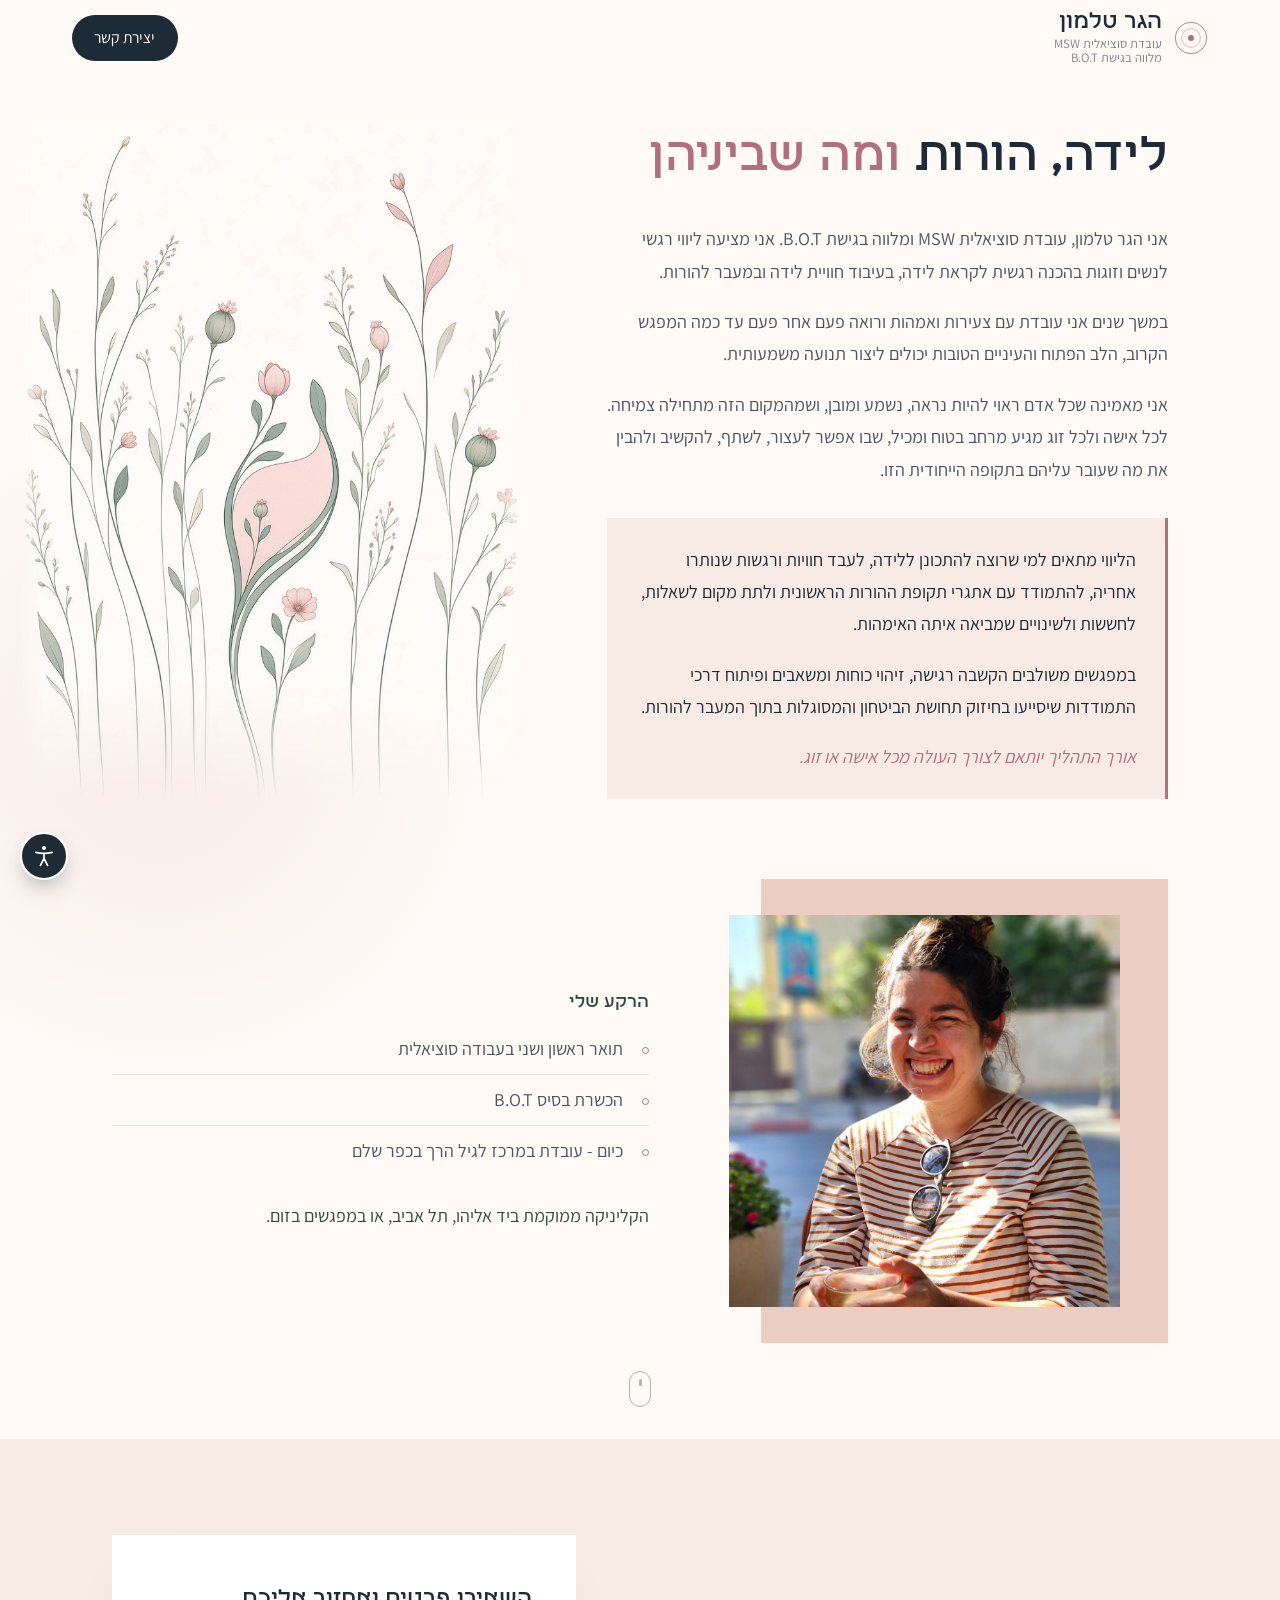
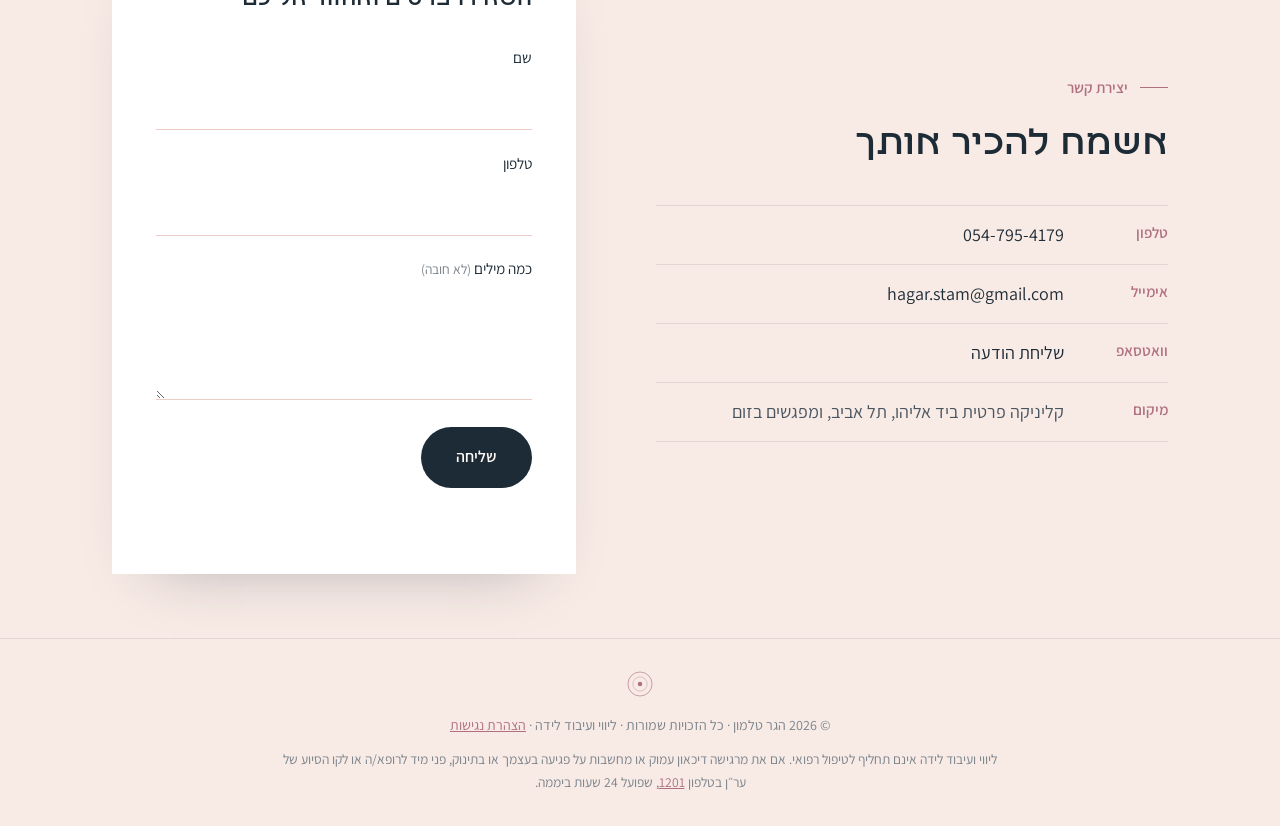
==== index.html @ 4dc2ecea "Add mobile snap scrolling and move the process-length note into the highlight box. Co-authored-by: C" ====
<!DOCTYPE html>
<html lang="he" dir="rtl">
<head>
  <meta charset="utf-8">
  <meta name="viewport" content="width=device-width, initial-scale=1">
  <title>הגר טלמון | ליווי ועיבוד לידה</title>
  <meta name="description" content="ליווי ועיבוד לידה עם הגר טלמון, מלווה B.O.T. מרחב בטוח לספר את חוויית הלידה, להרגיש אותה ולהניח אותה בקצב שלך.">
  <meta name="theme-color" content="#fffaf6">
  <link rel="preconnect" href="https://fonts.googleapis.com">
  <link rel="preconnect" href="https://fonts.gstatic.com" crossorigin>
  <link href="https://fonts.googleapis.com/css2?family=Assistant:wght@300;400;600&family=Frank+Ruhl+Libre:wght@300;400;500&display=swap" rel="stylesheet">
  <link rel="stylesheet" href="styles.css">
  <script src="a11y.js"></script>
</head>
<body>

  <a href="#main" class="skip-link">דילוג לתוכן הראשי</a>

  <svg width="0" height="0" style="position:absolute" aria-hidden="true">
    <symbol id="mark" viewBox="0 0 40 40">
      <circle cx="20" cy="20" r="18.5" fill="none" stroke="currentColor" stroke-width="1"/>
      <circle cx="20" cy="20" r="11" fill="none" stroke="currentColor" stroke-width="1" opacity=".55"/>
      <circle cx="20" cy="20" r="3.5" fill="currentColor"/>
    </symbol>
  </svg>

  <header class="site-header" id="siteHeader">
    <div class="header-inner">
      <a href="#home" class="brand">
        <svg class="brand-mark" aria-hidden="true"><use href="#mark"/></svg>
        <span class="brand-text">
          <span class="brand-name">הגר טלמון</span>
          <span class="brand-tag">עובדת סוציאלית MSW</span>
          <span class="brand-tag">מלווה בגישת B.O.T</span>
        </span>
      </a>

      <a href="#contact" class="header-cta">יצירת קשר</a>
    </div>
  </header>

  <main id="main" tabindex="-1">

    <section class="panel hero" id="home">
      <div class="container split hero-row">
        <div class="hero-text reveal">
          <h1>לידה, הורות <em>ומה שביניהן</em></h1>
          <div class="hero-intro">
            <p>אני הגר טלמון, עובדת סוציאלית MSW ומלווה בגישת B.O.T. אני מציעה ליווי רגשי לנשים וזוגות בהכנה רגשית לקראת לידה, בעיבוד חוויית לידה ובמעבר להורות.</p>
            <p>במשך שנים אני עובדת עם צעירות ואמהות ורואה פעם אחר פעם עד כמה המפגש הקרוב, הלב הפתוח והעיניים הטובות יכולים ליצור תנועה משמעותית.</p>
            <p>אני מאמינה שכל אדם ראוי להיות נראה, נשמע ומובן, ושמהמקום הזה מתחילה צמיחה. לכל אישה ולכל זוג מגיע מרחב בטוח ומכיל, שבו אפשר לעצור, לשתף, להקשיב ולהבין את מה שעובר עליהם בתקופה הייחודית הזו.</p>
          </div>
          <div class="hero-highlight">
            <p>הליווי מתאים למי שרוצה להתכונן ללידה, לעבד חוויות ורגשות שנותרו אחריה, להתמודד עם אתגרי תקופת ההורות הראשונית ולתת מקום לשאלות, לחששות ולשינויים שמביאה איתה האימהות.</p>
            <p>במפגשים משולבים הקשבה רגישה, זיהוי כוחות ומשאבים ופיתוח דרכי התמודדות שיסייעו בחיזוק תחושת הביטחון והמסוגלות בתוך המעבר להורות.</p>
            <p class="highlight-note">אורך התהליך יותאם לצורך העולה מכל אישה או זוג.</p>
          </div>
        </div>
        <figure class="frame frame-hero reveal">
          <img src="images/fineline.jpg" alt="איור בקו עדין של גבעולים ופרחים דקים בגווני ירוק וורוד, ובמרכזם שני גבעולים שיוצרים קו של בטן הריון ובתוכה ניצן קטן">
        </figure>
      </div>
      <div class="container split about-row">
        <figure class="frame frame-portrait reveal">
          <img src="images/profile.jpg" alt="הגר טלמון">
        </figure>
        <div class="reveal">
          <h2 class="about-sub">הרקע שלי</h2>
          <ul class="list">
            <li>תואר ראשון ושני בעבודה סוציאלית</li>
            <li>הכשרת בסיס B.O.T</li>
            <li>כיום - עובדת במרכז לגיל הרך בכפר שלם</li>
          </ul>
          <p class="about-details">הקליניקה ממוקמת ביד אליהו, תל אביב, או במפגשים בזום.</p>
        </div>
      </div>
      <a href="#contact" class="scroll-hint" aria-label="גלילה לחלק הבא"><span></span></a>
    </section>

    <section class="panel bg-blush contact" id="contact">
      <div class="container split contact-split">
        <div class="reveal">
          <p class="eyebrow">יצירת קשר</p>
          <h2>אשמח להכיר אותך</h2>
          <ul class="contact-list">
            <li><span>טלפון</span><a href="tel:+972547954179" dir="ltr">054-795-4179</a></li>
            <li><span>אימייל</span><a href="mailto:hagar.stam@gmail.com">hagar.stam@gmail.com</a></li>
            <li><span>וואטסאפ</span><a href="https://wa.me/972547954179" target="_blank" rel="noopener">שליחת הודעה</a></li>
            <li><span>מיקום</span>קליניקה פרטית ביד אליהו, תל אביב, ומפגשים בזום</li>
          </ul>
        </div>

        <form class="contact-form reveal" id="contactForm" novalidate>
          <p class="form-title">השאירו פרטים ואחזור אליכם</p>
          <label>
            שם
            <input type="text" name="name" required autocomplete="name">
          </label>
          <label>
            טלפון
            <input type="tel" name="phone" required autocomplete="tel" dir="ltr">
          </label>
          <label>
            <span>כמה מילים <small>(לא חובה)</small></span>
            <textarea name="message" rows="3"></textarea>
          </label>
          <button type="submit" class="btn btn-primary">שליחה</button>
          <p class="form-status" id="formStatus" role="status"></p>
        </form>
      </div>

      <footer class="site-footer">
        <svg class="footer-mark" aria-hidden="true"><use href="#mark"/></svg>
        <p class="footer-links">© <span id="year"></span> הגר טלמון · כל הזכויות שמורות · ליווי ועיבוד לידה · <a href="accessibility.html">הצהרת נגישות</a></p>
        <p class="disclaimer">ליווי ועיבוד לידה אינם תחליף לטיפול רפואי. אם את מרגישה דיכאון עמוק או מחשבות על פגיעה בעצמך או בתינוק, פני מיד לרופא/ה או לקו הסיוע של ער״ן בטלפון <a href="tel:1201">1201</a>, שפועל 24 שעות ביממה.</p>
      </footer>
    </section>

  </main>

  <script src="script.js"></script>
</body>
</html>
---- styles.css ----
@font-face {
  font-family: "Narkiss Yair Variable";
  src: local("Narkiss Yair Variable"),
       url("fonts/NarkissYairVariable.woff2") format("woff2-variations"),
       url("fonts/NarkissYairVariable.woff2") format("woff2"),
       url("fonts/NarkissYairVariable.ttf") format("truetype");
  font-weight: 100 900;
  font-display: swap;
}

@font-face {
  font-family: "Tel Aviv Modernist";
  src: url("fonts/telaviv-modernistregular.woff2") format("woff2");
  font-weight: 400;
  font-display: swap;
}

@font-face {
  font-family: "Tel Aviv Modernist";
  src: url("fonts/telaviv-modernistbold.woff2") format("woff2");
  font-weight: 700;
  font-display: swap;
}

:root {
  --ink: #1d2b36;
  --text: #4a5560;
  --muted: #7a838b;
  --bg: #fffaf6;
  --blush: #f8ebe6;
  --blush-deep: #eccdc4;
  --sage: #7fb8a7;
  --sage-soft: #eef4f0;
  --sage-deep: #2f4a42;
  --rose: #b0707f;
  --peach: #f2a48f;
  --line: rgba(29, 43, 54, .1);

  --font-body: "Assistant", system-ui, sans-serif;
  --font-head: "Narkiss Yair Variable", "Tel Aviv Modernist", "Frank Ruhl Libre", sans-serif;

  --header-h: 76px;
  --ease: cubic-bezier(.22, .61, .36, 1);
}

*, *::before, *::after { box-sizing: border-box; }

html { scroll-behavior: smooth; }

html, body { overflow-x: clip; }

body {
  margin: 0;
  font-family: var(--font-body);
  font-size: 1.125rem;
  line-height: 1.8;
  color: var(--text);
  background: var(--bg);
  -webkit-font-smoothing: antialiased;
}

img { display: block; max-width: 100%; }
a { color: inherit; }
::selection { background: var(--blush-deep); color: var(--ink); }
:focus-visible { outline: 2px solid var(--rose); outline-offset: 3px; }
main:focus { outline: none; }

.skip-link {
  position: fixed;
  top: .75rem;
  right: .75rem;
  z-index: 100;
  padding: .6rem 1.3rem;
  border-radius: 999px;
  background: var(--ink);
  color: #fff;
  font-weight: 600;
  text-decoration: none;
  transform: translateY(-200%);
  transition: transform .25s var(--ease);
}
.skip-link:focus { transform: none; }

h1, h2, h3 {
  font-family: var(--font-head);
  font-weight: 400;
  color: var(--ink);
  line-height: 1.3;
  margin: 0 0 .6em;
}
h1 { font-size: clamp(2.1rem, 4vw, 3.1rem); line-height: 1.4; }
h2 { font-size: clamp(1.75rem, 3vw, 2.4rem); line-height: 1.4; }
h3 { font-size: 1.3rem; font-weight: 500; }
h1 em { font-style: normal; color: var(--rose); }

p { margin: 0 0 1em; }

.eyebrow {
  display: inline-flex;
  align-items: center;
  gap: .75rem;
  font-size: .95rem;
  font-weight: 600;
  color: var(--rose);
  margin-bottom: 1.1rem;
}
.eyebrow::before {
  content: "";
  width: 28px;
  height: 1px;
  background: currentColor;
}
.eyebrow-latin { font-size: .78rem; letter-spacing: .18em; text-transform: uppercase; }

.lead { font-size: 1.18rem; color: var(--text); }

/* ---------- Header ---------- */

.site-header {
  position: fixed;
  inset: 0 0 auto;
  height: var(--header-h);
  z-index: 50;
  background: rgba(255, 250, 246, .8);
  backdrop-filter: blur(12px);
  -webkit-backdrop-filter: blur(12px);
  transition: box-shadow .4s var(--ease), background .4s var(--ease);
}
.site-header.is-scrolled {
  box-shadow: 0 1px 0 var(--line);
  background: rgba(255, 250, 246, .94);
}

.header-inner {
  max-width: 1200px;
  height: 100%;
  margin: 0 auto;
  padding: 0 2rem;
  display: flex;
  align-items: center;
  justify-content: space-between;
}

.brand { display: flex; align-items: center; gap: .75rem; text-decoration: none; }
.brand-mark { width: 34px; height: 34px; color: var(--rose); flex-shrink: 0; }
.brand-text { display: flex; flex-direction: column; line-height: 1.15; }
.brand-name { font-family: var(--font-head); font-size: 1.45rem; color: var(--ink); }
.brand-tag { font-size: .8rem; color: var(--muted); }

.header-cta {
  padding: .55rem 1.4rem;
  border-radius: 999px;
  background: var(--ink);
  color: var(--bg);
  font-size: .98rem;
  text-decoration: none;
  white-space: nowrap;
  transition: background .3s var(--ease);
}
.header-cta:hover { background: var(--rose); color: #fff; }

/* ---------- Panels ---------- */

.panel {
  position: relative;
  padding: 6rem 0;
  display: flex;
  flex-direction: column;
  justify-content: center;
}
.hero {
  min-height: 100vh;
  min-height: 100svh;
  padding-top: calc(var(--header-h) + 3rem);
}
.bg-blush { background: var(--blush); }
.bg-sage { background: var(--sage-soft); }
.bg-deep { background: var(--sage-deep); color: rgba(255, 255, 255, .78); }
.bg-deep .eyebrow { color: var(--peach); }

.container {
  width: 100%;
  max-width: 1120px;
  margin: 0 auto;
  padding: 0 2rem;
}
.container.narrow { max-width: 780px; }

.split {
  display: grid;
  grid-template-columns: 1.05fr .95fr;
  gap: 5rem;
  align-items: center;
}
/* ---------- Framed images ---------- */

.frame {
  position: relative;
  margin: 0;
  width: 100%;
  justify-self: center;
}
.frame::before {
  content: "";
  position: absolute;
  inset: 0;
  border: 1px solid var(--sage);
}
.frame img {
  position: relative;
  width: 100%;
  height: 100%;
  object-fit: cover;
}
.frame-hero {
  aspect-ratio: auto;
  width: calc(100% + 6rem);
  max-width: 580px;
  padding: 0;
  margin-left: -6rem;
  background: none;
  justify-self: left;
  align-self: stretch;
}
.frame-hero::before { display: none; }
.frame-hero img {
  position: absolute;
  inset: 0;
  height: 100%;
  object-fit: cover;
  object-position: center top;
  background: transparent;
  -webkit-mask-image:
    linear-gradient(to right, transparent, #000 6%, #000 94%, transparent),
    linear-gradient(to bottom, #000 82%, transparent);
  -webkit-mask-composite: source-in;
  mask-image:
    linear-gradient(to right, transparent, #000 6%, #000 94%, transparent),
    linear-gradient(to bottom, #000 82%, transparent);
  mask-composite: intersect;
}

.frame-portrait { aspect-ratio: auto; max-width: 440px; padding: 36px 48px 36px 0; }
.frame-portrait::before {
  left: 32px;
  background: var(--blush-deep);
  border: 0;
  transform: none;
}
.frame-portrait img { aspect-ratio: 1; height: auto; object-position: center 30%; }

/* ---------- Buttons ---------- */

.btn {
  display: inline-flex;
  align-items: center;
  gap: .5rem;
  font: inherit;
  font-size: 1rem;
  font-weight: 600;
  text-decoration: none;
  cursor: pointer;
  border: 0;
  transition: background .3s var(--ease), color .3s var(--ease), transform .3s var(--ease), box-shadow .3s var(--ease);
}
.btn-primary {
  padding: 1rem 2.2rem;
  border-radius: 999px;
  background: var(--ink);
  color: var(--bg);
}
.btn-primary:hover {
  background: var(--rose);
  transform: translateY(-2px);
  box-shadow: 0 10px 24px -12px rgba(176, 112, 127, .7);
}
/* ---------- Hero ---------- */

.hero { overflow: clip; }
.hero::before {
  content: "";
  position: absolute;
  width: 680px;
  height: 680px;
  left: -180px;
  top: 50%;
  transform: translateY(-46%);
  border-radius: 50%;
  background: radial-gradient(circle, var(--blush) 0%, rgba(248, 235, 230, 0) 68%);
  pointer-events: none;
}
.hero .container { position: relative; }
.hero .split { grid-template-columns: 1.15fr .85fr; gap: 5rem; }
.hero .lead { max-width: 30em; }
.hero-intro { max-width: 34em; }
.hero-intro p:last-child { margin-bottom: 0; }
.hero-highlight {
  max-width: 34em;
  margin-top: 2rem;
  padding: 1.6rem 1.8rem;
  background: var(--blush);
  border-right: 3px solid var(--rose);
  color: var(--ink);
}
.hero-highlight p:last-child { margin-bottom: 0; }
.highlight-note { font-style: italic; color: var(--rose); }

.scroll-hint {
  position: absolute;
  bottom: 2rem;
  left: 50%;
  transform: translateX(-50%);
  width: 22px;
  height: 36px;
  border: 1px solid var(--muted);
  border-radius: 12px;
  opacity: .6;
}
.scroll-hint span {
  position: absolute;
  top: 7px;
  left: 50%;
  width: 3px;
  height: 7px;
  margin-left: -1.5px;
  border-radius: 2px;
  background: var(--muted);
  animation: scrollHint 2.2s var(--ease) infinite;
}
@keyframes scrollHint {
  0% { transform: translateY(0); opacity: 1; }
  70% { transform: translateY(12px); opacity: 0; }
  100% { transform: translateY(0); opacity: 0; }
}

/* ---------- Lists ---------- */

.list { list-style: none; padding: 0; margin: 0; }
.list li {
  position: relative;
  padding: .55rem 1.6rem .55rem 0;
  border-top: 1px solid var(--line);
}
.list li:first-child { border-top: 0; }
.list li::before {
  content: "";
  position: absolute;
  right: 0;
  top: 1.3em;
  width: 7px;
  height: 7px;
  border-radius: 50%;
  border: 1px solid var(--rose);
}

/* ---------- About ---------- */

.hero .about-row { grid-template-columns: .9fr 1.1fr; margin-top: 5rem; }
.about-sub { margin: 0 0 .5rem; font-size: 1.15rem; color: var(--sage-deep); }
.about-details { margin: 1.5rem 0 0; color: var(--sage-deep); }


/* ---------- Contact ---------- */

.contact { padding-bottom: 0; }
.contact-split { flex: 1; align-items: center; }

.contact-list { list-style: none; padding: 0; margin: 2rem 0 0; }
.contact-list li {
  display: flex;
  gap: 1.5rem;
  padding: .8rem 0;
  border-bottom: 1px solid var(--line);
}
.contact-list li:first-child { border-top: 1px solid var(--line); }
.contact-list span { min-width: 80px; color: var(--rose); font-weight: 600; font-size: .95rem; }
.contact-list a { text-decoration: none; color: var(--ink); transition: color .3s var(--ease); }
.contact-list a:hover { color: var(--rose); }

.contact-form {
  background: #fff;
  padding: 2.75rem;
  display: flex;
  flex-direction: column;
  gap: 1.2rem;
  box-shadow: 0 30px 60px -40px rgba(29, 43, 54, .35);
}
.form-title { font-family: var(--font-head); font-size: 1.45rem; color: var(--ink); margin: 0 0 .25rem; }
.contact-form label { display: flex; flex-direction: column; gap: .35rem; font-size: .95rem; color: var(--ink); }
.contact-form small { color: var(--muted); font-size: .85rem; }
.contact-form input,
.contact-form textarea {
  font: inherit;
  font-size: 1rem;
  padding: .75rem .1rem;
  border: 0;
  border-bottom: 1px solid var(--blush-deep);
  background: transparent;
  color: var(--ink);
  resize: vertical;
  transition: border-color .3s var(--ease);
}
.contact-form input[dir="ltr"] { text-align: right; }
.contact-form input:focus,
.contact-form textarea:focus { outline: none; border-color: var(--rose); }
.contact-form input.is-invalid { border-color: var(--rose); }
.contact-form .btn { align-self: flex-start; margin-top: .5rem; }
.form-status { margin: 0; min-height: 1.5em; font-size: .95rem; color: var(--sage-deep); }

.site-footer {
  margin-top: 4rem;
  padding: 2rem;
  text-align: center;
  font-size: .88rem;
  color: var(--muted);
  border-top: 1px solid var(--line);
}
.site-footer p { margin: 0; }
.footer-mark { width: 26px; height: 26px; color: var(--rose); margin-bottom: .5rem; }
.site-footer .disclaimer { margin: .6rem auto 0; max-width: 46rem; font-size: .85rem; line-height: 1.7; }
.disclaimer a { color: var(--rose); }

.footer-links a { color: var(--rose); }

.doc-page { padding: calc(var(--header-h) + 3.5rem) 0 4rem; }
.doc-page h2 { font-size: 1.5rem; margin: 2.5rem 0 .75rem; }
.doc-page .list { margin-bottom: 1em; }
.doc-page .contact-list { margin: 1.25rem 0 1.5rem; }
.doc-updated { margin-top: 2.5rem; font-size: .95rem; color: var(--muted); }

/* ---------- Reveal on scroll ---------- */

.reveal {
  opacity: 0;
  transform: translateY(24px);
  transition: opacity 1s var(--ease), transform 1s var(--ease);
}
.reveal.is-visible { opacity: 1; transform: none; }
/* ---------- Accessibility menu ---------- */

.a11y {
  position: fixed;
  left: 20px;
  bottom: 20px;
  z-index: 70;
  font-family: var(--font-body);
  font-size: 15px;
  line-height: 1.4;
  color: var(--ink);
}
.a11y svg {
  fill: none;
  stroke: currentColor;
  stroke-width: 1.6;
  stroke-linecap: round;
  stroke-linejoin: round;
}
.a11y button { font: inherit; color: inherit; cursor: pointer; }

.a11y-toggle {
  display: grid;
  place-items: center;
  width: 48px;
  height: 48px;
  padding: 0;
  border: 2px solid #fff;
  border-radius: 50%;
  background: var(--ink);
  color: #fff !important;
  box-shadow: 0 10px 24px -10px rgba(29, 43, 54, .6);
  transition: background .3s var(--ease), transform .3s var(--ease);
}
.a11y-toggle:hover { transform: scale(1.06); }
.a11y-toggle:hover,
.a11y-toggle[aria-expanded="true"] { background: var(--rose); }
.a11y-toggle svg { width: 26px; height: 26px; }

.a11y-panel {
  position: absolute;
  left: 0;
  bottom: 60px;
  width: min(316px, calc(100vw - 40px));
  max-height: calc(100vh - 100px);
  overflow-y: auto;
  padding: 16px;
  background: #fff;
  border: 1px solid var(--line);
  border-radius: 18px;
  box-shadow: 0 24px 50px -22px rgba(29, 43, 54, .45);
  opacity: 0;
  visibility: hidden;
  transform: translateY(8px);
  transform-origin: bottom left;
  transition: opacity .25s var(--ease), transform .25s var(--ease), visibility .25s;
}
.a11y.is-open .a11y-panel {
  opacity: 1;
  visibility: visible;
  transform: none;
  transition: opacity .25s var(--ease), transform .25s var(--ease), visibility 0s;
}

.a11y-head { display: flex; align-items: center; justify-content: space-between; margin-bottom: 12px; }
.a11y-title { margin: 0; font-family: var(--font-head); font-size: 19px; color: var(--ink); }
.a11y-close {
  display: grid;
  place-items: center;
  width: 30px;
  height: 30px;
  padding: 0;
  border: 0;
  border-radius: 50%;
  background: var(--blush);
}
.a11y-close svg { width: 14px; height: 14px; stroke-width: 2; }

.a11y-size {
  display: flex;
  align-items: center;
  justify-content: space-between;
  margin-bottom: 8px;
  padding: 7px 12px 7px 7px;
  background: var(--bg);
  border: 1px solid var(--line);
  border-radius: 12px;
}
.a11y-size-label { font-size: 13.5px; font-weight: 600; }
.a11y-size-ctrl { display: flex; align-items: center; gap: 4px; }
.a11y-size button {
  width: 30px;
  height: 30px;
  padding: 0;
  border: 1px solid var(--blush-deep);
  border-radius: 50%;
  background: #fff;
  font-size: 18px;
  line-height: 1;
}
.a11y-size button:hover { border-color: var(--rose); }
.a11y-size button[aria-disabled="true"] { opacity: .35; cursor: default; }
.a11y-size output { min-width: 44px; text-align: center; font-size: 13.5px; font-variant-numeric: tabular-nums; }

.a11y-grid { display: grid; grid-template-columns: repeat(3, 1fr); gap: 8px; }
.a11y-opt {
  display: flex;
  flex-direction: column;
  align-items: center;
  gap: 6px;
  padding: 11px 4px 9px;
  border: 1px solid var(--line);
  border-radius: 12px;
  background: var(--bg);
  font-size: 12.5px !important;
  line-height: 1.25;
  text-align: center;
  transition: background .2s var(--ease), border-color .2s var(--ease), color .2s var(--ease);
}
.a11y-opt svg { width: 22px; height: 22px; }
.a11y-opt:hover { border-color: var(--rose); }
.a11y-opt[aria-pressed="true"] { background: var(--ink); border-color: var(--ink); color: #fff; }

.a11y-foot {
  display: flex;
  align-items: center;
  justify-content: space-between;
  margin-top: 12px;
  padding-top: 11px;
  border-top: 1px solid var(--line);
  font-size: 13.5px;
}
.a11y-reset { display: inline-flex; align-items: center; gap: 6px; padding: 2px 0; border: 0; background: none; color: var(--text) !important; }
.a11y-reset svg { width: 15px; height: 15px; }
.a11y-reset:hover { color: var(--ink) !important; }
.a11y-foot a { color: var(--rose); }

/* ---------- Accessibility settings ---------- */

html.a11y-contrast {
  --ink: #000;
  --text: #000;
  --muted: #1a1a1a;
  --bg: #fff;
  --blush: #fff;
  --blush-deep: #000;
  --sage: #000;
  --sage-soft: #fff;
  --sage-deep: #000;
  --rose: #9b1c3c;
  --peach: #ffd28a;
  --line: rgba(0, 0, 0, .55);
}
html.a11y-contrast .site-header { background: #fff; box-shadow: 0 1px 0 #000; }
html.a11y-contrast .bg-deep { color: #fff; }
html.a11y-contrast .contact-form,
html.a11y-contrast .hero-highlight { border: 1px solid #000; }

html.a11y-grayscale body > :not(.a11y) { filter: grayscale(1); }

html.a11y-links a {
  color: #000 !important;
  background-color: #fff3a6 !important;
  text-decoration: underline !important;
  text-decoration-thickness: 2px !important;
  text-underline-offset: 3px;
}

html.a11y-font {
  --font-body: Arial, "Helvetica Neue", Helvetica, sans-serif;
  --font-head: Arial, "Helvetica Neue", Helvetica, sans-serif;
}
html.a11y-font body { letter-spacing: .01em; word-spacing: .06em; }

html.a11y-motion { scroll-behavior: auto; }
html.a11y-motion *, html.a11y-motion *::before, html.a11y-motion *::after { transition: none !important; animation: none !important; }
html.a11y-motion .reveal { opacity: 1; transform: none; }

html.a11y-cursor, html.a11y-cursor * {
  cursor: url("data:image/svg+xml,%3Csvg xmlns='http://www.w3.org/2000/svg' width='40' height='40' viewBox='0 0 40 40'%3E%3Cpath d='M7 4l24 17.5-10.8 1.9 6 11.9-4.8 2.5-6-11.9L7 34z' fill='%23000' stroke='%23fff' stroke-width='2' stroke-linejoin='round'/%3E%3C/svg%3E") 7 4, auto !important;
}

@media print {
  .a11y, .skip-link { display: none; }
}

/* ---------- Responsive ---------- */

@media (max-width: 1279px) {
  .frame-hero { padding: 0; width: calc(100% + 2rem); margin-left: -2rem; }
  .frame-hero::before { display: none; }
  .frame-portrait { padding: 28px 36px 28px 0; }
  .frame-portrait::before { left: 22px; }
}

@media (max-width: 960px) {
  html:not(.page-doc):not(.a11y-motion) { scroll-snap-type: y mandatory; }
  .hero-row h1,
  .hero-row .frame-hero,
  .about-row .frame-portrait,
  .contact-split > *,
  .site-footer {
    scroll-snap-align: start;
    scroll-margin-top: calc(var(--header-h) + 1rem);
  }
  .hero-row h1 { scroll-margin-top: calc(var(--header-h) + 1.75rem); }
  .site-footer { scroll-snap-align: end; }

  .header-inner { padding: 0 1.25rem; }

  .panel { padding: 4.5rem 0; }
  .hero { padding-top: calc(var(--header-h) + 1.75rem); }
  .scroll-hint { display: none; }

  .container { padding: 0 1.5rem; }
  .split, .hero .split { grid-template-columns: 1fr; gap: 3.5rem; }
  .hero .hero-row { gap: 0; }
  .hero-row .hero-text { display: contents; }
  .hero-row h1 { order: 1; font-size: 1.85rem; margin-bottom: .45em; }
  .hero-row .hero-intro { order: 2; }
  .hero-intro p { font-size: 1rem; line-height: 1.7; margin-bottom: .7em; }
  .hero-row .frame-hero { order: 3; margin-top: 2.5rem; }
  .hero-row .hero-highlight { order: 4; margin-top: 1rem; font-size: 1rem; line-height: 1.7; }
  .hero .about-row { margin-top: 3.5rem; gap: 1.5rem; }
  .hero-highlight { padding: 1.2rem 1.25rem; }
  .frame { max-width: 400px; }
  .frame-hero { width: 100%; max-width: 200px; margin-left: 0; padding: 0; justify-self: center; }
  .about-row .frame-portrait { max-width: 250px; }
  .frame-hero img { position: relative; height: auto; }
  .frame-hero::before { display: none; }
  .frame-portrait { padding: 20px 24px 20px 0; }
  .frame-portrait::before { left: 16px; }

  .contact-form { padding: 2rem 1.5rem; }

  .a11y { left: 14px; bottom: 14px; }
  .a11y-toggle { width: 44px; height: 44px; }
  .a11y-panel { bottom: 54px; width: min(316px, calc(100vw - 28px)); }
}

@media (prefers-reduced-motion: reduce) {
  html { scroll-behavior: auto; }
  *, *::before, *::after { transition: none !important; animation: none !important; }
  .reveal { opacity: 1; transform: none; }
}
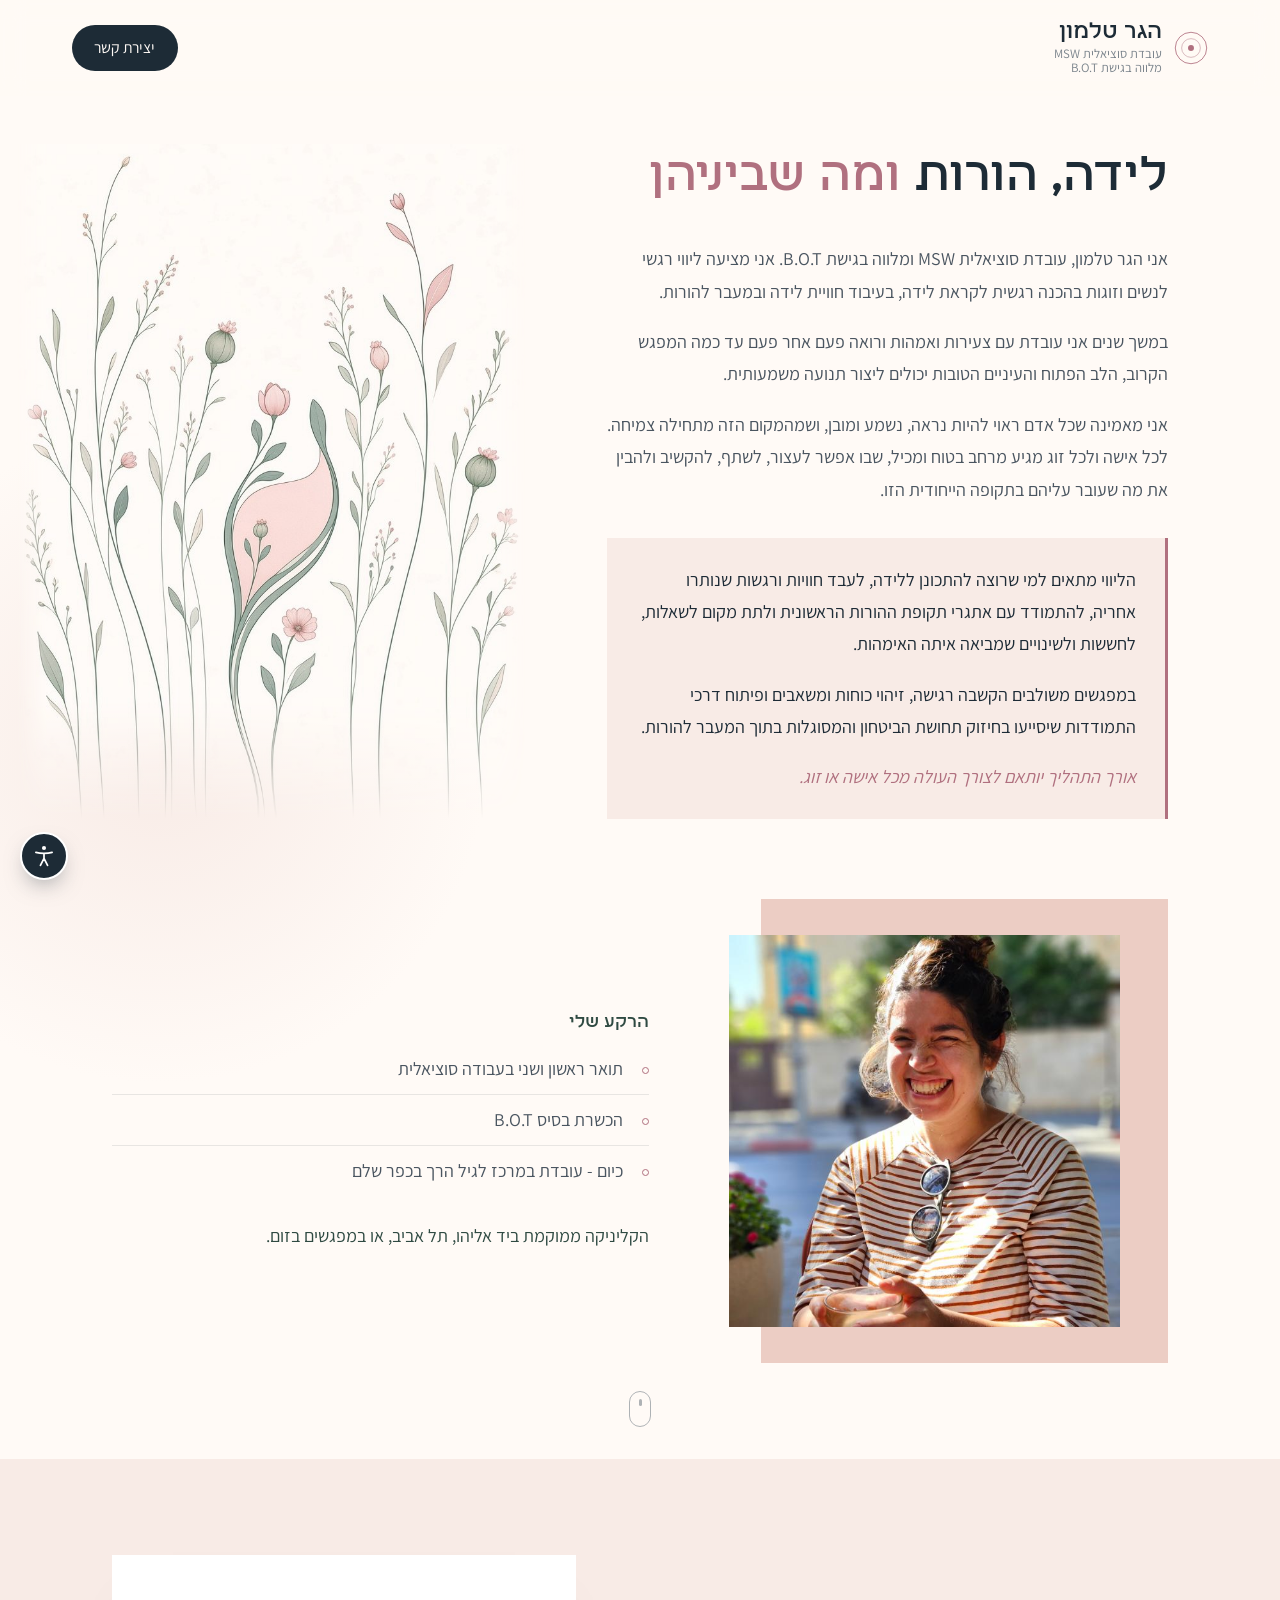
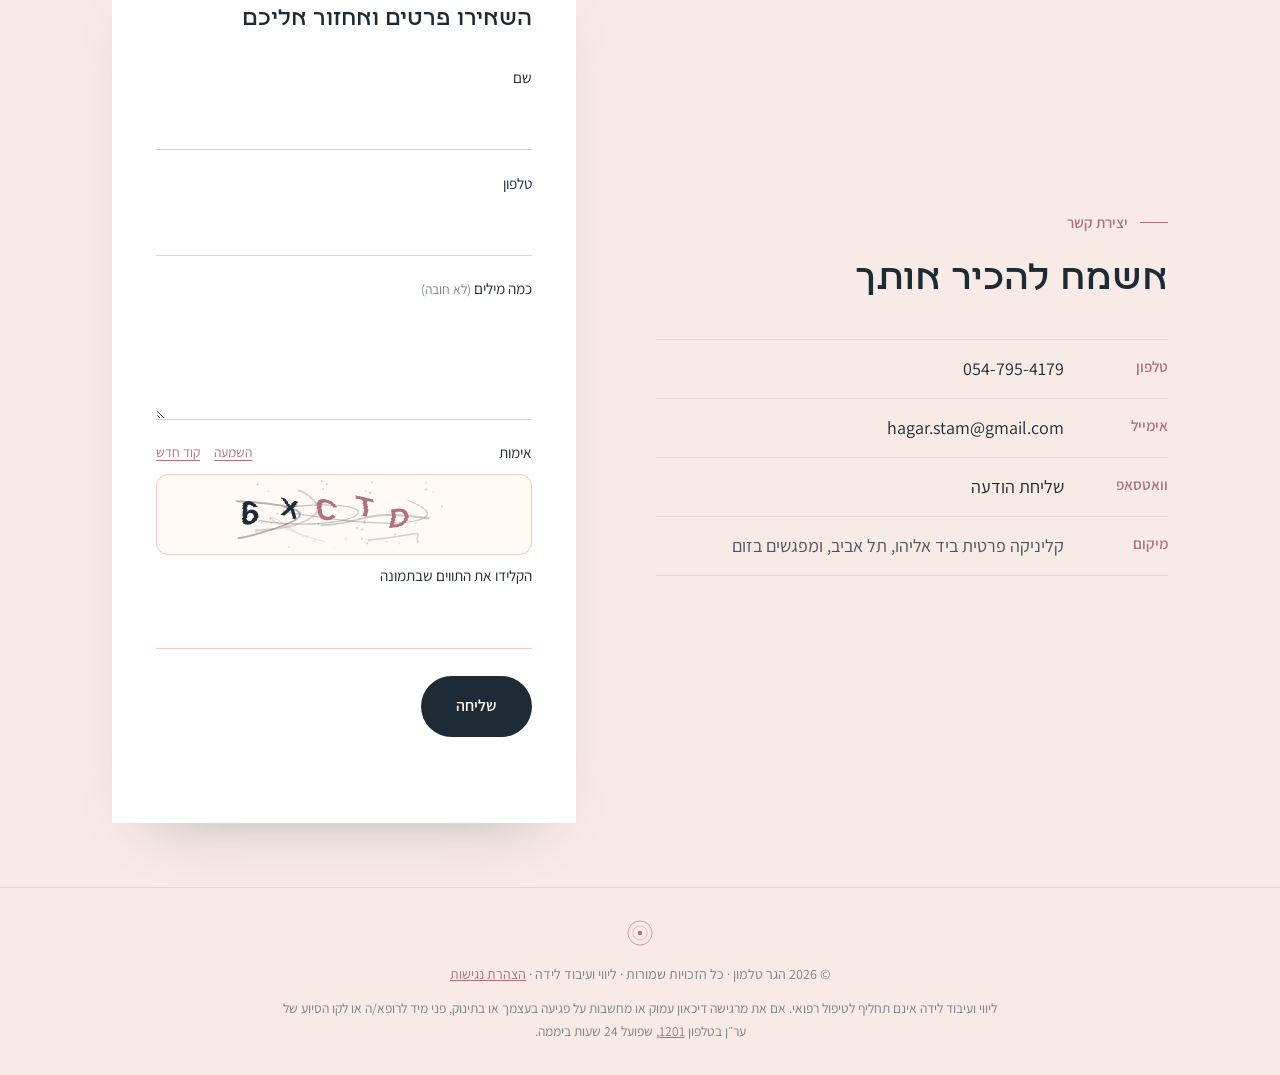
==== commit d9978a6d: "Add a captcha and field checks so contact inquiries can be sent. Co-authored-by: Cursor <cursoragent" ====
--- a/index.html
+++ b/index.html
@@ -90,22 +90,45 @@
           </ul>
         </div>
 
-        <form class="contact-form reveal" id="contactForm" novalidate>
+        <form class="contact-form reveal" id="contactForm" action="https://formsubmit.co/hagar.stam@gmail.com" method="POST" accept-charset="UTF-8" novalidate>
           <p class="form-title">השאירו פרטים ואחזור אליכם</p>
+          <input type="hidden" name="_subject" value="פנייה חדשה מהאתר">
+          <input type="hidden" name="_template" value="table">
+          <input type="text" name="_honey" class="hp" tabindex="-1" autocomplete="off" aria-hidden="true">
           <label>
             שם
-            <input type="text" name="name" required autocomplete="name">
+            <input type="text" name="name" required autocomplete="name" maxlength="60" aria-describedby="nameError">
+            <span class="field-error" id="nameError"></span>
           </label>
           <label>
             טלפון
-            <input type="tel" name="phone" required autocomplete="tel" dir="ltr">
+            <input type="tel" name="phone" required autocomplete="tel" inputmode="tel" dir="ltr" maxlength="20" aria-describedby="phoneError">
+            <span class="field-error" id="phoneError"></span>
           </label>
           <label>
             <span>כמה מילים <small>(לא חובה)</small></span>
-            <textarea name="message" rows="3"></textarea>
+            <textarea name="message" rows="3" maxlength="1000" aria-describedby="messageError"></textarea>
+            <span class="field-error" id="messageError"></span>
           </label>
+          <div class="captcha">
+            <div class="captcha-head">
+              <span class="captcha-label" id="captchaLabel">אימות</span>
+              <span class="captcha-actions">
+                <button type="button" id="captchaAudio">השמעה</button>
+                <button type="button" id="captchaRefresh">קוד חדש</button>
+              </span>
+            </div>
+            <div class="captcha-frame">
+              <canvas id="captchaCanvas" width="220" height="68" aria-labelledby="captchaLabel"></canvas>
+            </div>
+            <label>
+              הקלידו את התווים שבתמונה
+              <input type="text" id="captchaInput" autocomplete="off" autocapitalize="characters" spellcheck="false" maxlength="8" aria-describedby="captchaError">
+              <span class="field-error" id="captchaError"></span>
+            </label>
+          </div>
           <button type="submit" class="btn btn-primary">שליחה</button>
-          <p class="form-status" id="formStatus" role="status"></p>
+          <p class="form-status" id="formStatus" role="status" aria-live="polite"></p>
         </form>
       </div>
 
--- a/styles.css
+++ b/styles.css
@@ -39,7 +39,7 @@
   --font-body: "Assistant", system-ui, sans-serif;
   --font-head: "Narkiss Yair Variable", "Tel Aviv Modernist", "Frank Ruhl Libre", sans-serif;
 
-  --header-h: 76px;
+  --header-h: 96px;
   --ease: cubic-bezier(.22, .61, .36, 1);
 }
 
@@ -124,11 +124,24 @@
   background: rgba(255, 250, 246, .8);
   backdrop-filter: blur(12px);
   -webkit-backdrop-filter: blur(12px);
-  transition: box-shadow .4s var(--ease), background .4s var(--ease);
+  transition: background .4s var(--ease);
+}
+.site-header::after {
+  content: "";
+  position: absolute;
+  inset-inline: 0;
+  top: 100%;
+  height: 4.5rem;
+  background: linear-gradient(to bottom, var(--bg), rgb(from var(--bg) r g b / 0));
+  opacity: 0;
+  pointer-events: none;
+  transition: opacity .4s var(--ease);
 }
 .site-header.is-scrolled {
-  box-shadow: 0 1px 0 var(--line);
-  background: rgba(255, 250, 246, .94);
+  background: var(--bg);
+}
+.site-header.is-scrolled::after {
+  opacity: 1;
 }
 
 .header-inner {
@@ -378,6 +391,7 @@
 .contact-list a:hover { color: var(--rose); }
 
 .contact-form {
+  position: relative;
   background: #fff;
   padding: 2.75rem;
   display: flex;
@@ -403,9 +417,58 @@
 .contact-form input[dir="ltr"] { text-align: right; }
 .contact-form input:focus,
 .contact-form textarea:focus { outline: none; border-color: var(--rose); }
-.contact-form input.is-invalid { border-color: var(--rose); }
+.contact-form input.is-invalid,
+.contact-form textarea.is-invalid { border-color: var(--rose); }
+.contact-form .field-error { font-size: .85rem; color: var(--rose); }
+.contact-form .field-error:empty { display: none; }
 .contact-form .btn { align-self: flex-start; margin-top: .5rem; }
+.btn-primary:disabled,
+.btn-primary:disabled:hover {
+  background: var(--ink);
+  transform: none;
+  box-shadow: none;
+  cursor: default;
+  opacity: .55;
+}
 .form-status { margin: 0; min-height: 1.5em; font-size: .95rem; color: var(--sage-deep); }
+.form-status.is-error { color: var(--rose); }
+
+.hp {
+  position: absolute;
+  width: 1px;
+  height: 1px;
+  padding: 0;
+  margin: -1px;
+  overflow: hidden;
+  clip: rect(0, 0, 0, 0);
+  white-space: nowrap;
+  border: 0;
+}
+.captcha { display: flex; flex-direction: column; gap: .45rem; }
+.captcha-head { display: flex; align-items: center; justify-content: space-between; gap: .75rem; }
+.captcha-label { font-size: .95rem; color: var(--ink); }
+.captcha-actions { display: flex; gap: .9rem; }
+.captcha-actions button {
+  font: inherit;
+  font-size: .85rem;
+  color: var(--rose);
+  background: none;
+  border: 0;
+  padding: 0;
+  cursor: pointer;
+  text-decoration: underline;
+  text-underline-offset: 3px;
+}
+.captcha-frame {
+  display: flex;
+  align-items: center;
+  justify-content: center;
+  background: var(--bg);
+  border: 1px solid var(--blush-deep);
+  border-radius: 12px;
+  padding: .35rem .5rem;
+}
+.captcha-frame canvas { display: block; width: 220px; height: 68px; user-select: none; }
 
 .site-footer {
   margin-top: 4rem;
@@ -590,6 +653,7 @@
   --line: rgba(0, 0, 0, .55);
 }
 html.a11y-contrast .site-header { background: #fff; box-shadow: 0 1px 0 #000; }
+html.a11y-contrast .site-header::after { content: none; }
 html.a11y-contrast .bg-deep { color: #fff; }
 html.a11y-contrast .contact-form,
 html.a11y-contrast .hero-highlight { border: 1px solid #000; }
@@ -632,7 +696,17 @@
 }
 
 @media (max-width: 960px) {
-  html:not(.page-doc):not(.a11y-motion) { scroll-snap-type: y mandatory; }
+  /* Touch snapping is unreliable on the root scroller, so the home page scrolls inside <main>. */
+  html:not(.page-doc),
+  html:not(.page-doc) body { height: 100%; overflow: hidden; }
+  html:not(.page-doc) main {
+    height: 100vh;
+    height: 100dvh;
+    overflow-y: auto;
+    scroll-behavior: smooth;
+    scroll-snap-type: y mandatory;
+  }
+  html.a11y-motion main { scroll-snap-type: none; scroll-behavior: auto; }
   .hero-row h1,
   .hero-row .frame-hero,
   .about-row .frame-portrait,
@@ -677,7 +751,7 @@
 }
 
 @media (prefers-reduced-motion: reduce) {
-  html { scroll-behavior: auto; }
+  html, main { scroll-behavior: auto !important; }
   *, *::before, *::after { transition: none !important; animation: none !important; }
   .reveal { opacity: 1; transform: none; }
 }
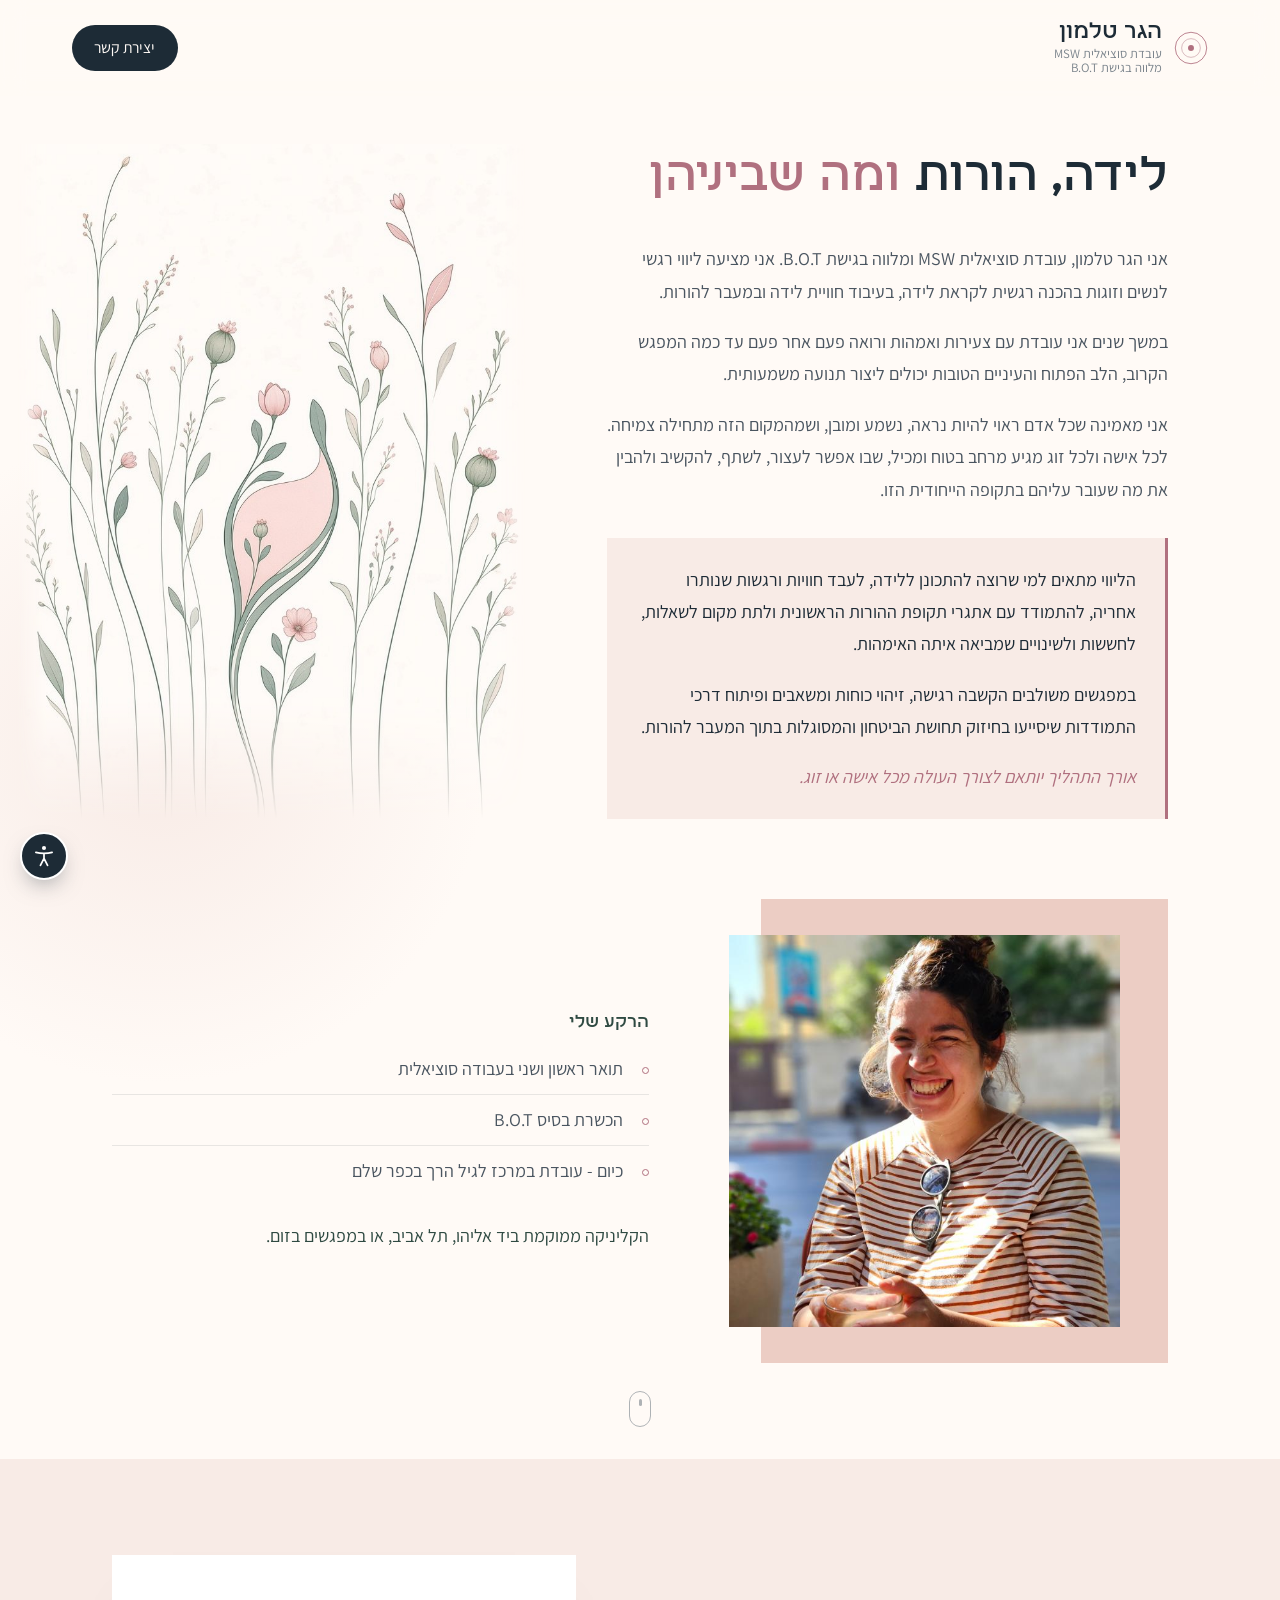
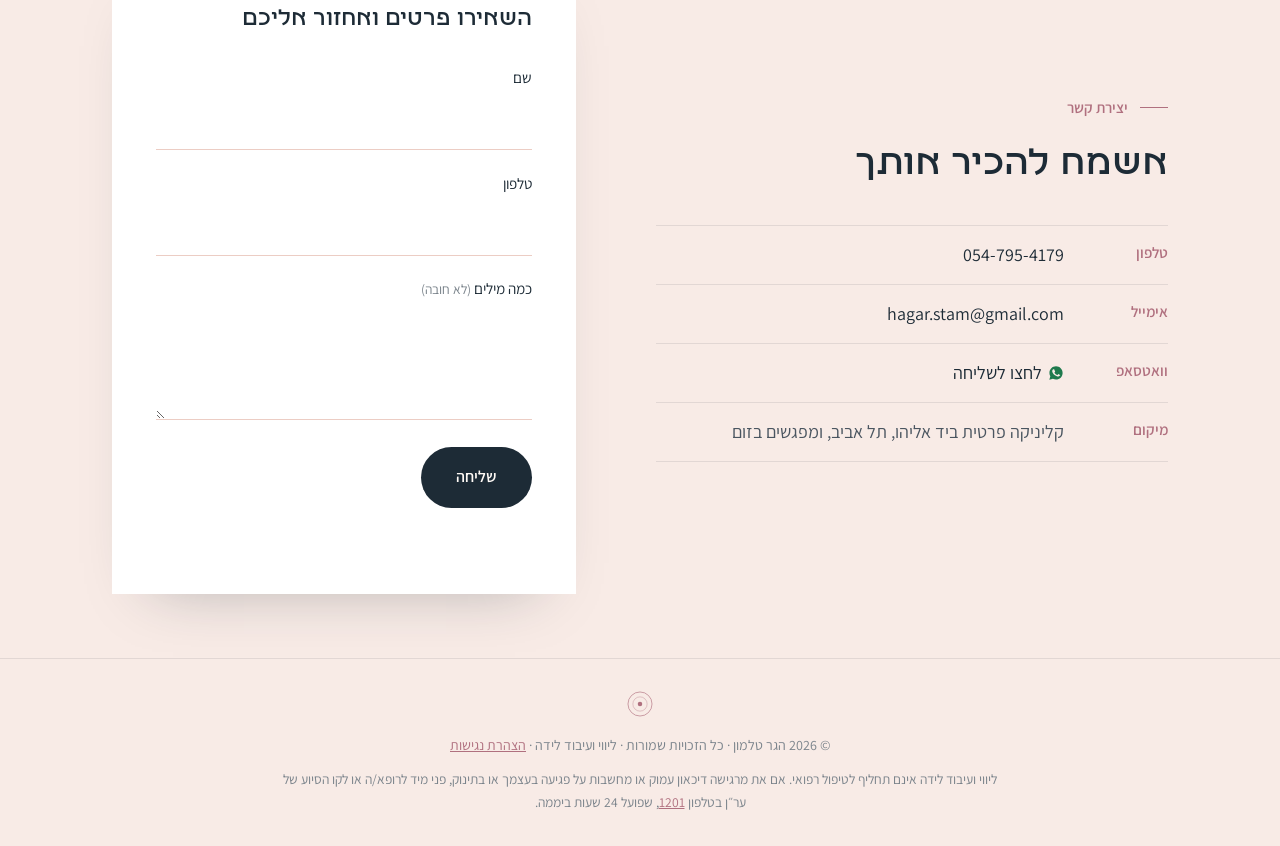
==== commit 5df7dc80: "Use reCAPTCHA for contact inquiries and keep the phone number out of the page source. Co-authored-by" ====
--- a/index.html
+++ b/index.html
@@ -83,9 +83,15 @@
           <p class="eyebrow">יצירת קשר</p>
           <h2>אשמח להכיר אותך</h2>
           <ul class="contact-list">
-            <li><span>טלפון</span><a href="tel:+972547954179" dir="ltr">054-795-4179</a></li>
+            <li><span>טלפון</span><a class="js-phone" dir="ltr" href="#contact">טלפון</a></li>
             <li><span>אימייל</span><a href="mailto:hagar.stam@gmail.com">hagar.stam@gmail.com</a></li>
-            <li><span>וואטסאפ</span><a href="https://wa.me/972547954179" target="_blank" rel="noopener">שליחת הודעה</a></li>
+            <li>
+              <span>וואטסאפ</span>
+              <a class="wa-link js-whatsapp" href="#contact" target="_blank" rel="noopener">
+                <svg viewBox="0 0 24 24" aria-hidden="true"><path fill="currentColor" d="M12.04 2C6.58 2 2.15 6.4 2.15 11.83c0 1.74.46 3.44 1.34 4.94L2 22l5.39-1.41a10.1 10.1 0 0 0 4.65 1.14h.01c5.46 0 9.89-4.4 9.89-9.83C21.94 6.4 17.5 2 12.04 2zm5.78 13.87c-.24.68-1.4 1.3-1.94 1.38-.5.08-1.12.11-1.81-.11-.42-.14-.95-.31-1.64-.6-2.88-1.24-4.76-4.14-4.9-4.33-.14-.19-1.16-1.54-1.16-2.94s.73-2.08 1-2.37c.24-.27.64-.4.86-.4h.62c.2 0 .46-.07.72.55.27.64.91 2.22.99 2.38.08.16.13.35.03.56-.1.22-.15.35-.3.54-.14.19-.31.42-.44.56-.14.14-.29.3-.12.58.16.27.73 1.2 1.57 1.95 1.08.96 1.99 1.26 2.27 1.4.28.14.44.12.6-.07.16-.19.7-.81.89-1.09.19-.27.38-.23.64-.14.26.08 1.66.78 1.94.92.28.14.47.21.54.33.07.12.07.68-.17 1.36z"/></svg>
+                לחצו לשליחה
+              </a>
+            </li>
             <li><span>מיקום</span>קליניקה פרטית ביד אליהו, תל אביב, ומפגשים בזום</li>
           </ul>
         </div>
@@ -94,6 +100,7 @@
           <p class="form-title">השאירו פרטים ואחזור אליכם</p>
           <input type="hidden" name="_subject" value="פנייה חדשה מהאתר">
           <input type="hidden" name="_template" value="table">
+          <input type="hidden" name="_next" value="">
           <input type="text" name="_honey" class="hp" tabindex="-1" autocomplete="off" aria-hidden="true">
           <label>
             שם
@@ -110,23 +117,6 @@
             <textarea name="message" rows="3" maxlength="1000" aria-describedby="messageError"></textarea>
             <span class="field-error" id="messageError"></span>
           </label>
-          <div class="captcha">
-            <div class="captcha-head">
-              <span class="captcha-label" id="captchaLabel">אימות</span>
-              <span class="captcha-actions">
-                <button type="button" id="captchaAudio">השמעה</button>
-                <button type="button" id="captchaRefresh">קוד חדש</button>
-              </span>
-            </div>
-            <div class="captcha-frame">
-              <canvas id="captchaCanvas" width="220" height="68" aria-labelledby="captchaLabel"></canvas>
-            </div>
-            <label>
-              הקלידו את התווים שבתמונה
-              <input type="text" id="captchaInput" autocomplete="off" autocapitalize="characters" spellcheck="false" maxlength="8" aria-describedby="captchaError">
-              <span class="field-error" id="captchaError"></span>
-            </label>
-          </div>
           <button type="submit" class="btn btn-primary">שליחה</button>
           <p class="form-status" id="formStatus" role="status" aria-live="polite"></p>
         </form>
--- a/styles.css
+++ b/styles.css
@@ -389,6 +389,13 @@
 .contact-list span { min-width: 80px; color: var(--rose); font-weight: 600; font-size: .95rem; }
 .contact-list a { text-decoration: none; color: var(--ink); transition: color .3s var(--ease); }
 .contact-list a:hover { color: var(--rose); }
+.contact-list a.wa-link {
+  display: inline-flex;
+  align-items: center;
+  gap: .4rem;
+}
+.contact-list a.wa-link svg { width: 16px; height: 16px; color: #1f7a4d; flex-shrink: 0; }
+.contact-list a.wa-link:hover svg { color: var(--rose); }
 
 .contact-form {
   position: relative;
@@ -444,32 +451,6 @@
   white-space: nowrap;
   border: 0;
 }
-.captcha { display: flex; flex-direction: column; gap: .45rem; }
-.captcha-head { display: flex; align-items: center; justify-content: space-between; gap: .75rem; }
-.captcha-label { font-size: .95rem; color: var(--ink); }
-.captcha-actions { display: flex; gap: .9rem; }
-.captcha-actions button {
-  font: inherit;
-  font-size: .85rem;
-  color: var(--rose);
-  background: none;
-  border: 0;
-  padding: 0;
-  cursor: pointer;
-  text-decoration: underline;
-  text-underline-offset: 3px;
-}
-.captcha-frame {
-  display: flex;
-  align-items: center;
-  justify-content: center;
-  background: var(--bg);
-  border: 1px solid var(--blush-deep);
-  border-radius: 12px;
-  padding: .35rem .5rem;
-}
-.captcha-frame canvas { display: block; width: 220px; height: 68px; user-select: none; }
-
 .site-footer {
   margin-top: 4rem;
   padding: 2rem;
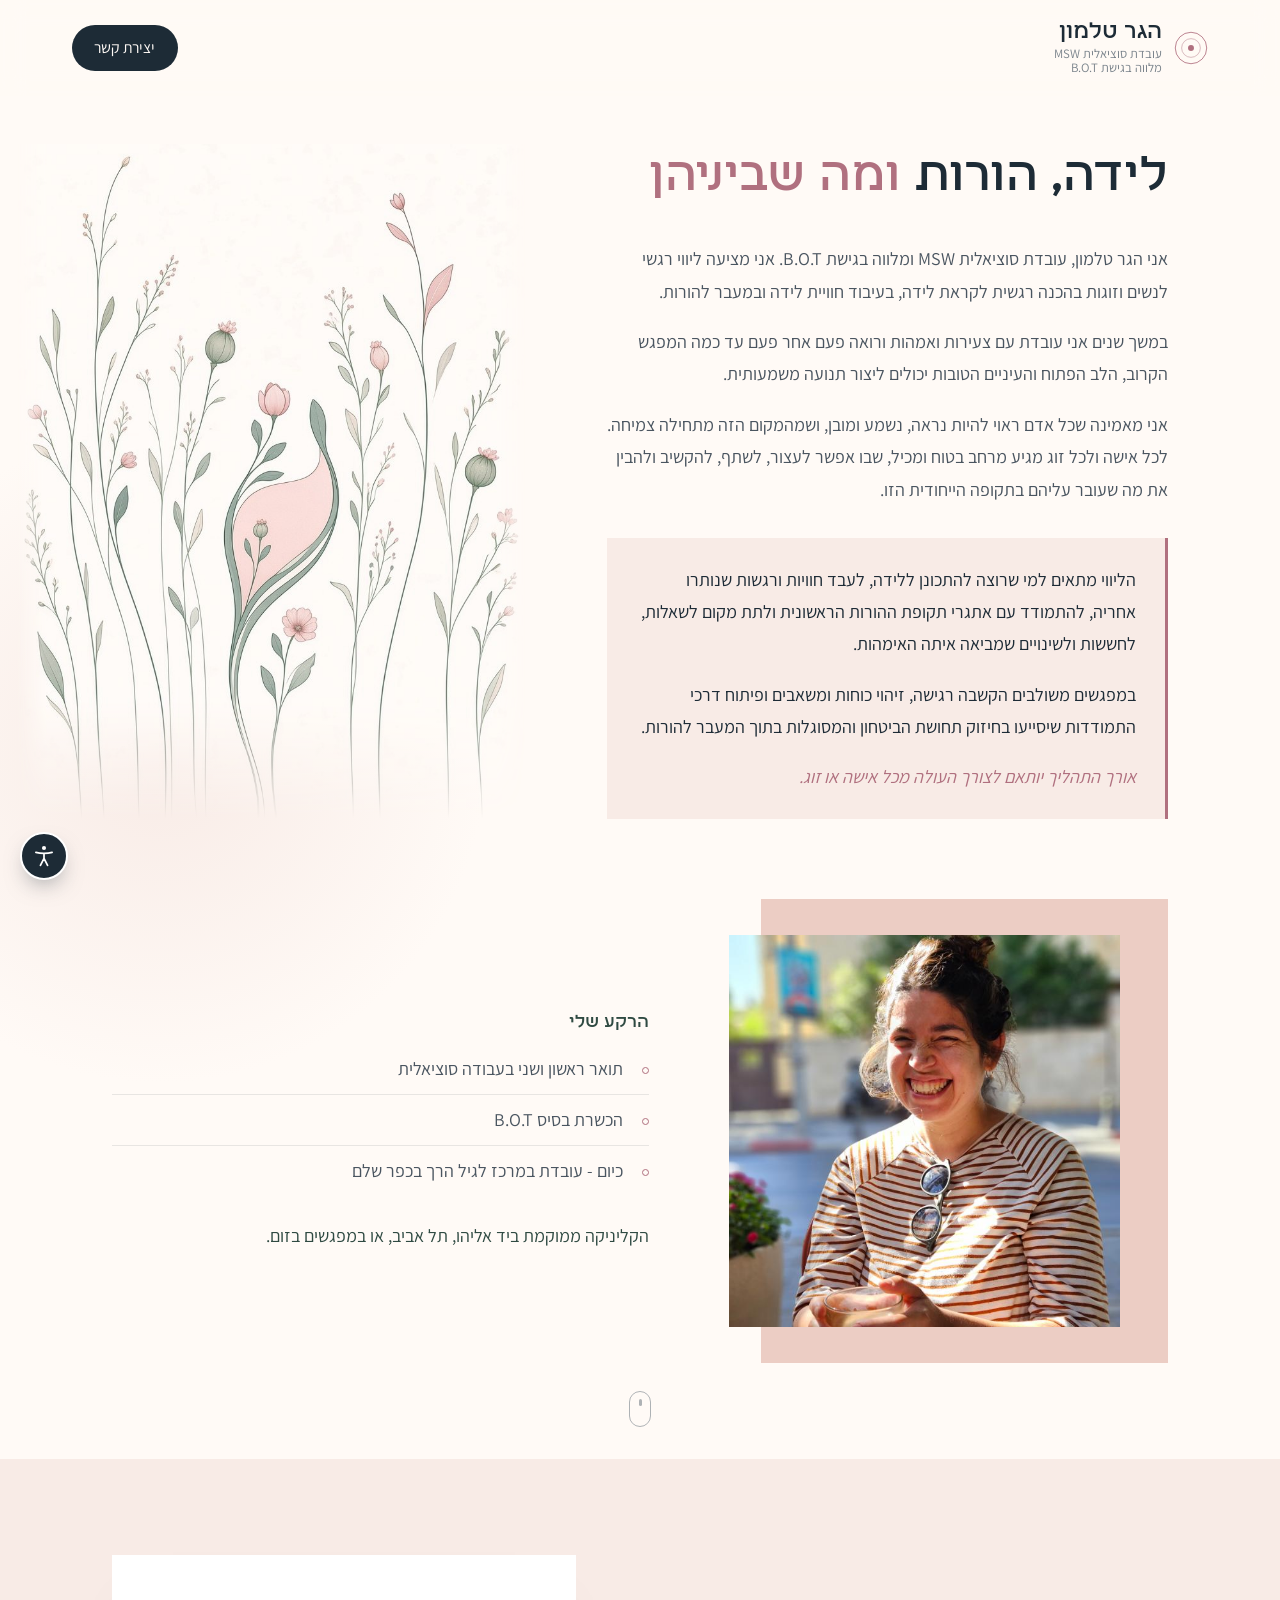
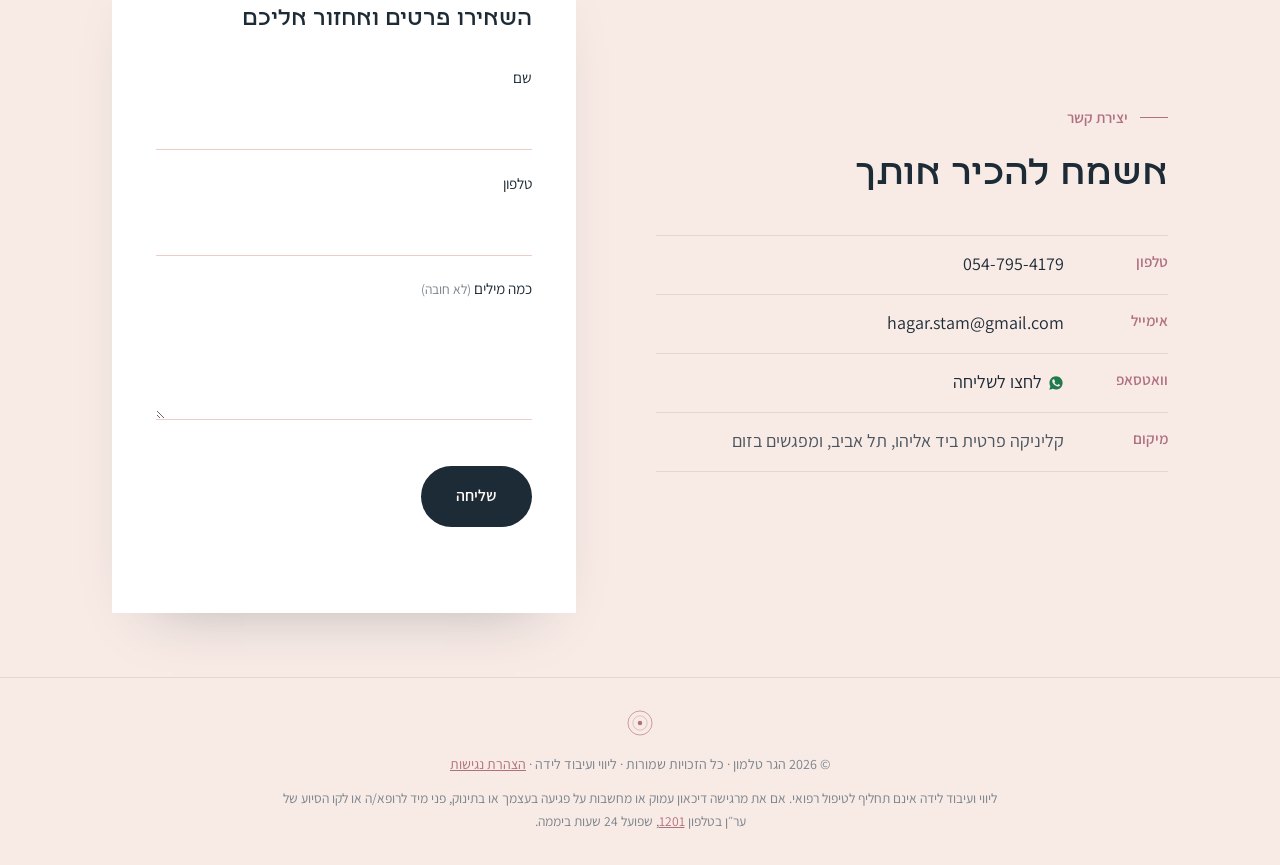
==== commit 771e7da9: "Show Google reCAPTCHA inside the contact form instead of leaving the page. Co-authored-by: Cursor <c" ====
--- a/index.html
+++ b/index.html
@@ -100,7 +100,6 @@
           <p class="form-title">השאירו פרטים ואחזור אליכם</p>
           <input type="hidden" name="_subject" value="פנייה חדשה מהאתר">
           <input type="hidden" name="_template" value="table">
-          <input type="hidden" name="_next" value="">
           <input type="text" name="_honey" class="hp" tabindex="-1" autocomplete="off" aria-hidden="true">
           <label>
             שם
@@ -117,6 +116,10 @@
             <textarea name="message" rows="3" maxlength="1000" aria-describedby="messageError"></textarea>
             <span class="field-error" id="messageError"></span>
           </label>
+          <div class="captcha" id="captcha">
+            <div id="recaptcha"></div>
+            <span class="field-error" id="captchaError"></span>
+          </div>
           <button type="submit" class="btn btn-primary">שליחה</button>
           <p class="form-status" id="formStatus" role="status" aria-live="polite"></p>
         </form>
@@ -132,5 +135,6 @@
   </main>
 
   <script src="script.js"></script>
+  <script src="https://www.google.com/recaptcha/api.js?hl=he&onload=onRecaptchaLoad&render=explicit" async defer></script>
 </body>
 </html>
--- a/styles.css
+++ b/styles.css
@@ -396,6 +396,11 @@
 }
 .contact-list a.wa-link svg { width: 16px; height: 16px; color: #1f7a4d; flex-shrink: 0; }
 .contact-list a.wa-link:hover svg { color: var(--rose); }
+
+.captcha { display: flex; flex-direction: column; align-items: flex-start; gap: .45rem; }
+@media (max-width: 420px) {
+  .captcha { transform: scale(.88); transform-origin: 100% 0; }
+}
 
 .contact-form {
   position: relative;
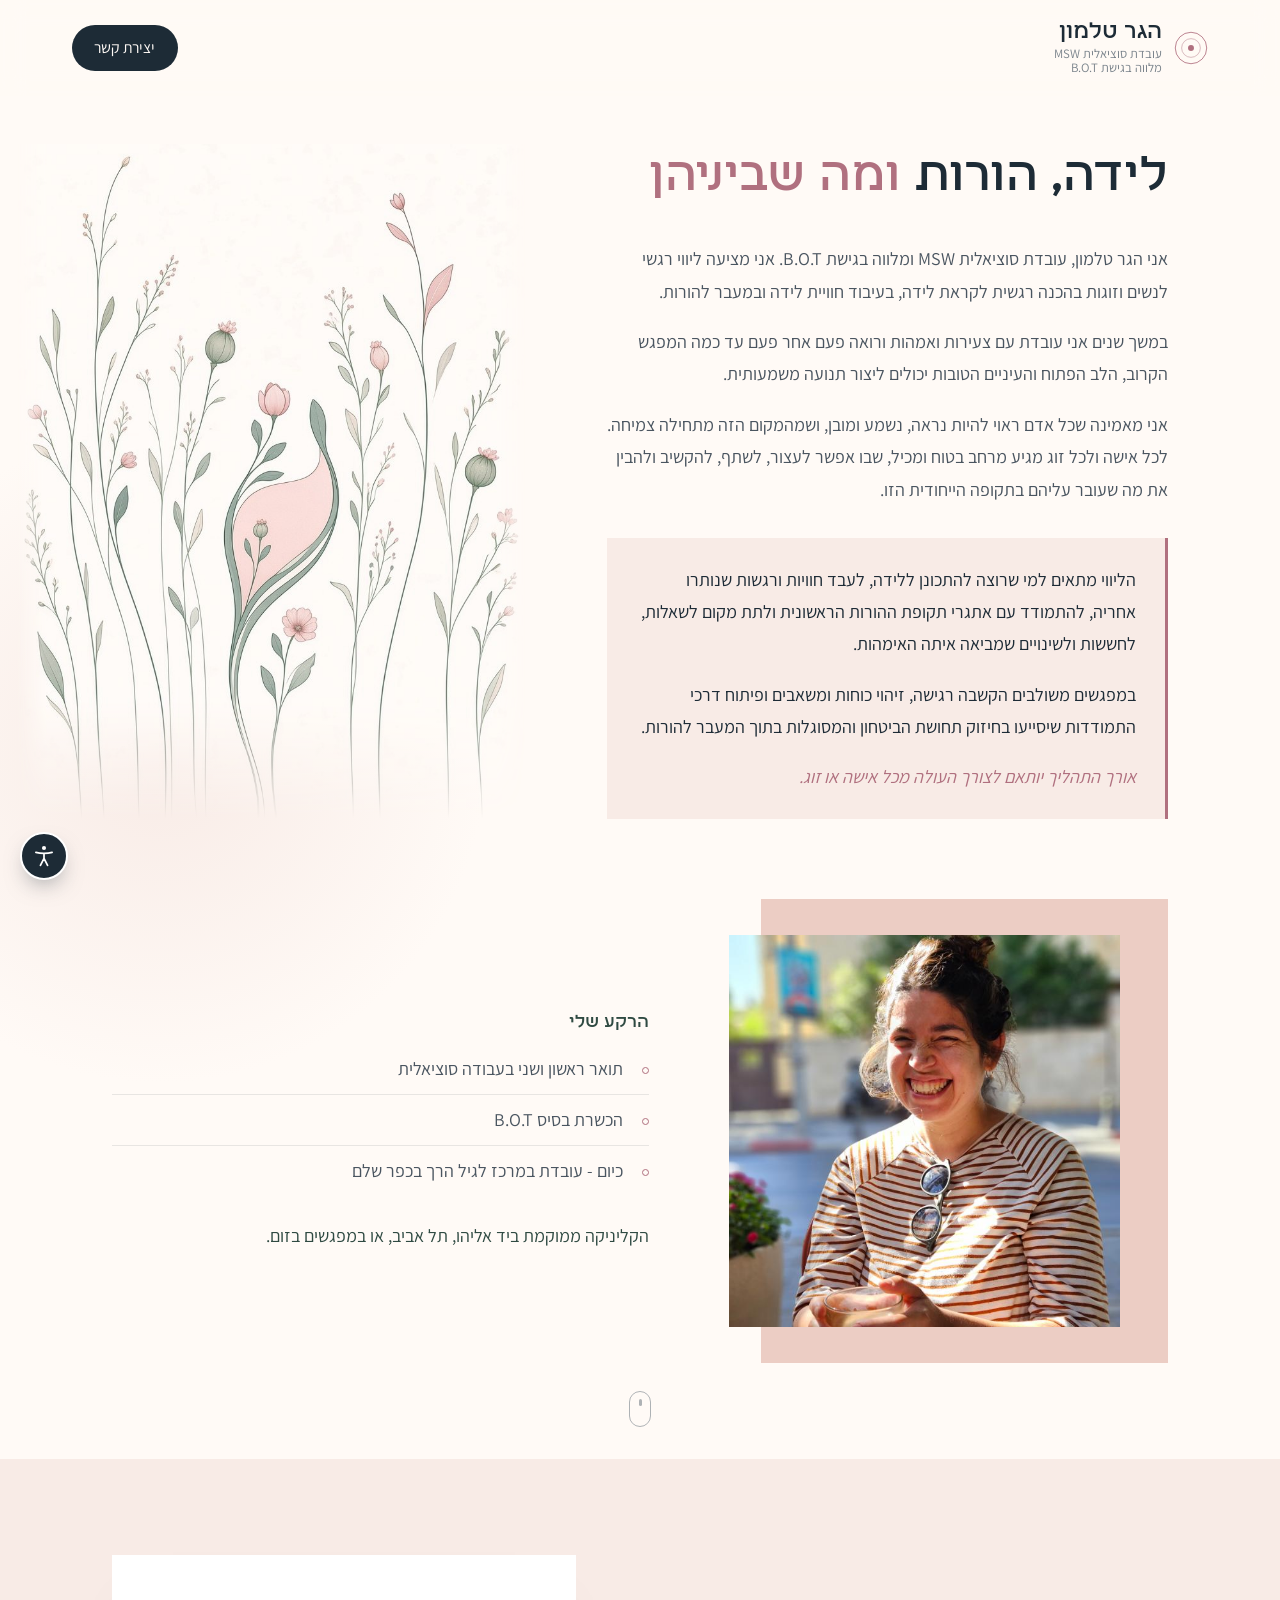
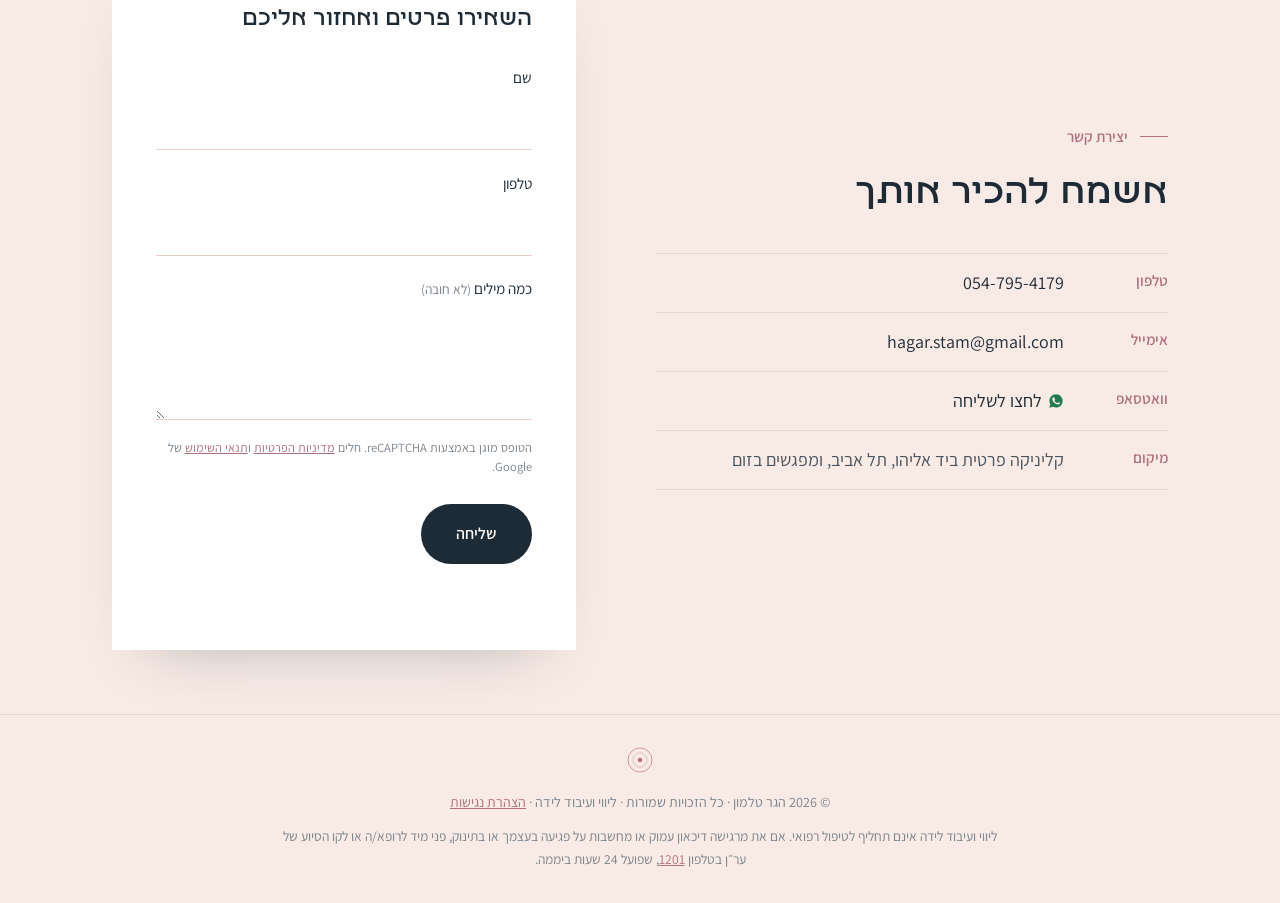
==== commit cf133c74: "Check reCAPTCHA v3 on the server before a contact inquiry is sent. Co-authored-by: Cursor <cursorage" ====
--- a/index.html
+++ b/index.html
@@ -96,7 +96,7 @@
           </ul>
         </div>
 
-        <form class="contact-form reveal" id="contactForm" action="https://formsubmit.co/hagar.stam@gmail.com" method="POST" accept-charset="UTF-8" novalidate>
+        <form class="contact-form reveal" id="contactForm" action="#contact" method="POST" accept-charset="UTF-8" novalidate>
           <p class="form-title">השאירו פרטים ואחזור אליכם</p>
           <input type="hidden" name="_subject" value="פנייה חדשה מהאתר">
           <input type="hidden" name="_template" value="table">
@@ -116,10 +116,8 @@
             <textarea name="message" rows="3" maxlength="1000" aria-describedby="messageError"></textarea>
             <span class="field-error" id="messageError"></span>
           </label>
-          <div class="captcha" id="captcha">
-            <div id="recaptcha"></div>
-            <span class="field-error" id="captchaError"></span>
-          </div>
+          <p class="recaptcha-note">הטופס מוגן באמצעות reCAPTCHA. חלים <a href="https://policies.google.com/privacy" target="_blank" rel="noopener">מדיניות הפרטיות</a> ו<a href="https://policies.google.com/terms" target="_blank" rel="noopener">תנאי השימוש</a> של Google.</p>
+          <span class="field-error" id="captchaError"></span>
           <button type="submit" class="btn btn-primary">שליחה</button>
           <p class="form-status" id="formStatus" role="status" aria-live="polite"></p>
         </form>
@@ -135,6 +133,6 @@
   </main>
 
   <script src="script.js"></script>
-  <script src="https://www.google.com/recaptcha/api.js?hl=he&onload=onRecaptchaLoad&render=explicit" async defer></script>
+  <script src="https://www.google.com/recaptcha/api.js?hl=he&render=6Le8gA0uAAAAAAsqQazYLkG26uKJkdckzzgj4abd" async defer></script>
 </body>
 </html>
--- a/styles.css
+++ b/styles.css
@@ -397,10 +397,9 @@
 .contact-list a.wa-link svg { width: 16px; height: 16px; color: #1f7a4d; flex-shrink: 0; }
 .contact-list a.wa-link:hover svg { color: var(--rose); }
 
-.captcha { display: flex; flex-direction: column; align-items: flex-start; gap: .45rem; }
-@media (max-width: 420px) {
-  .captcha { transform: scale(.88); transform-origin: 100% 0; }
-}
+.grecaptcha-badge { visibility: hidden; }
+.recaptcha-note { margin: 0; font-size: .78rem; line-height: 1.5; color: var(--muted); }
+.recaptcha-note a { color: var(--rose); }
 
 .contact-form {
   position: relative;
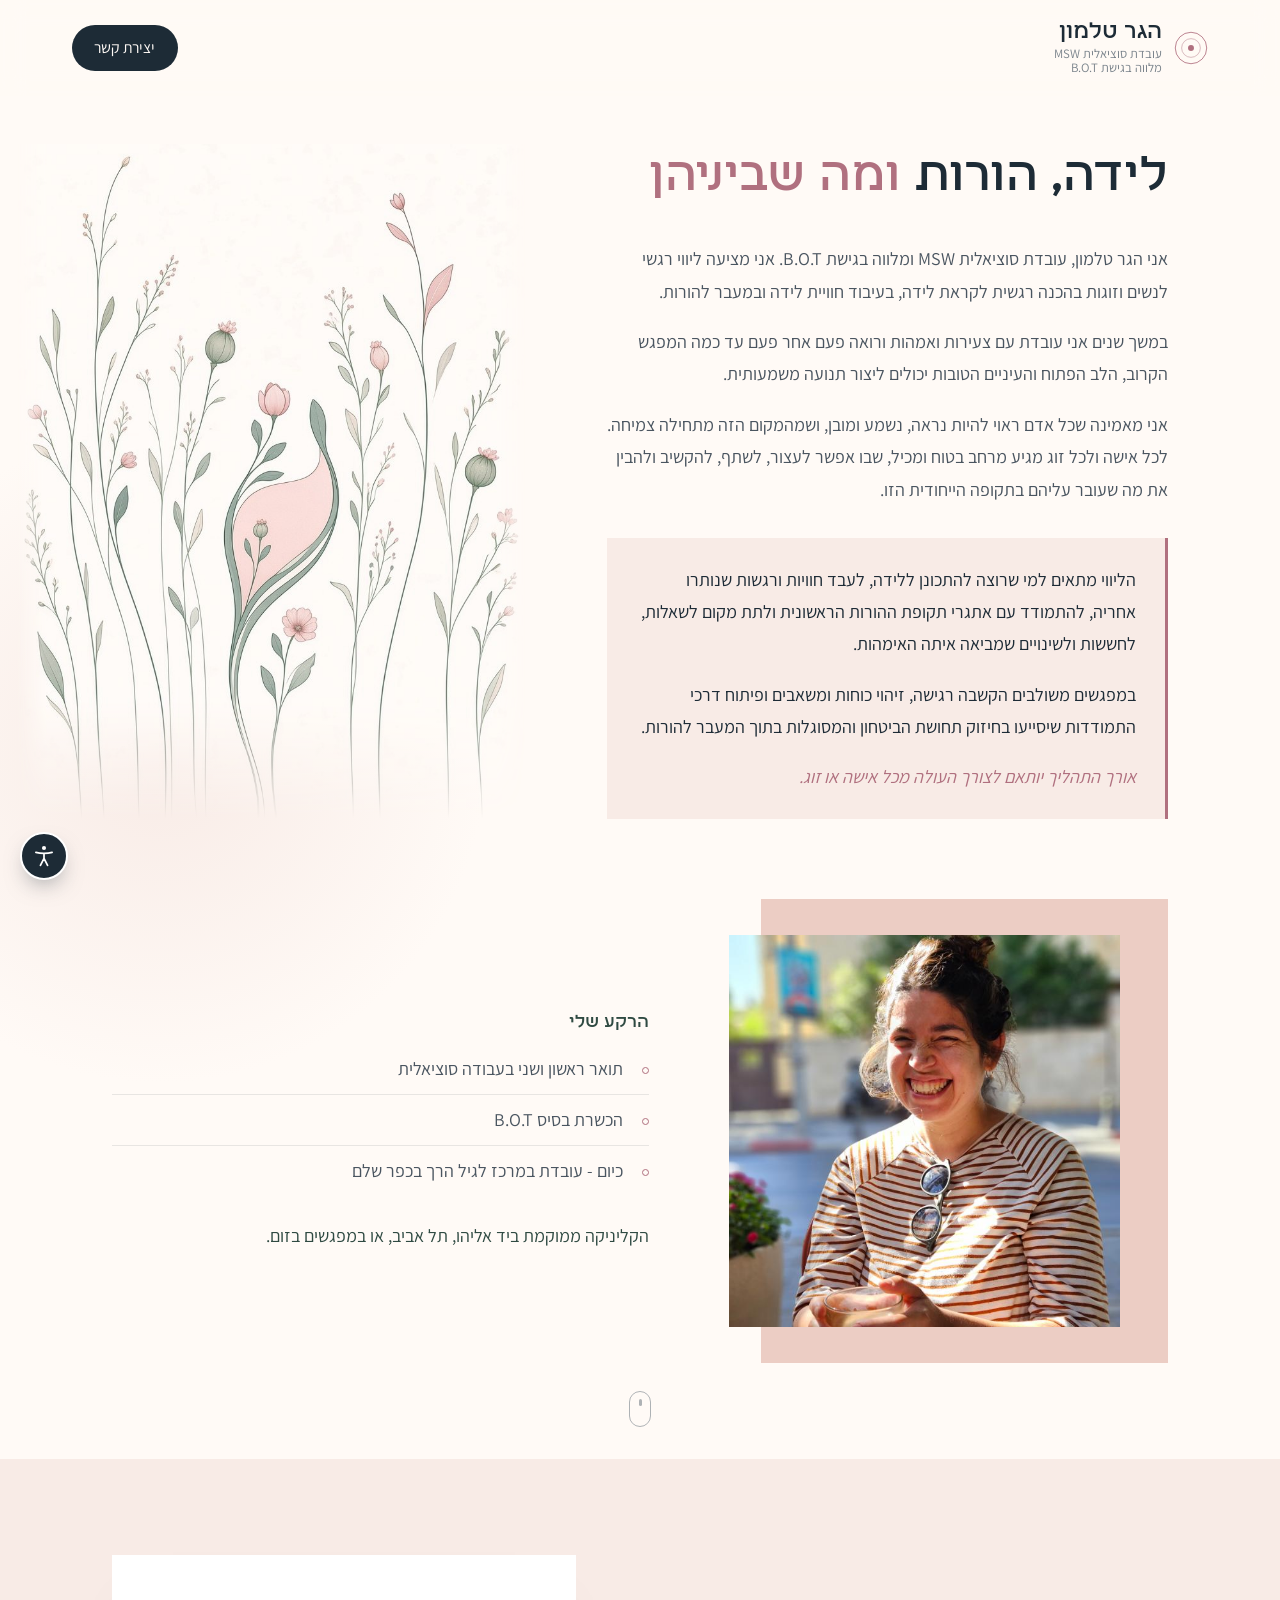
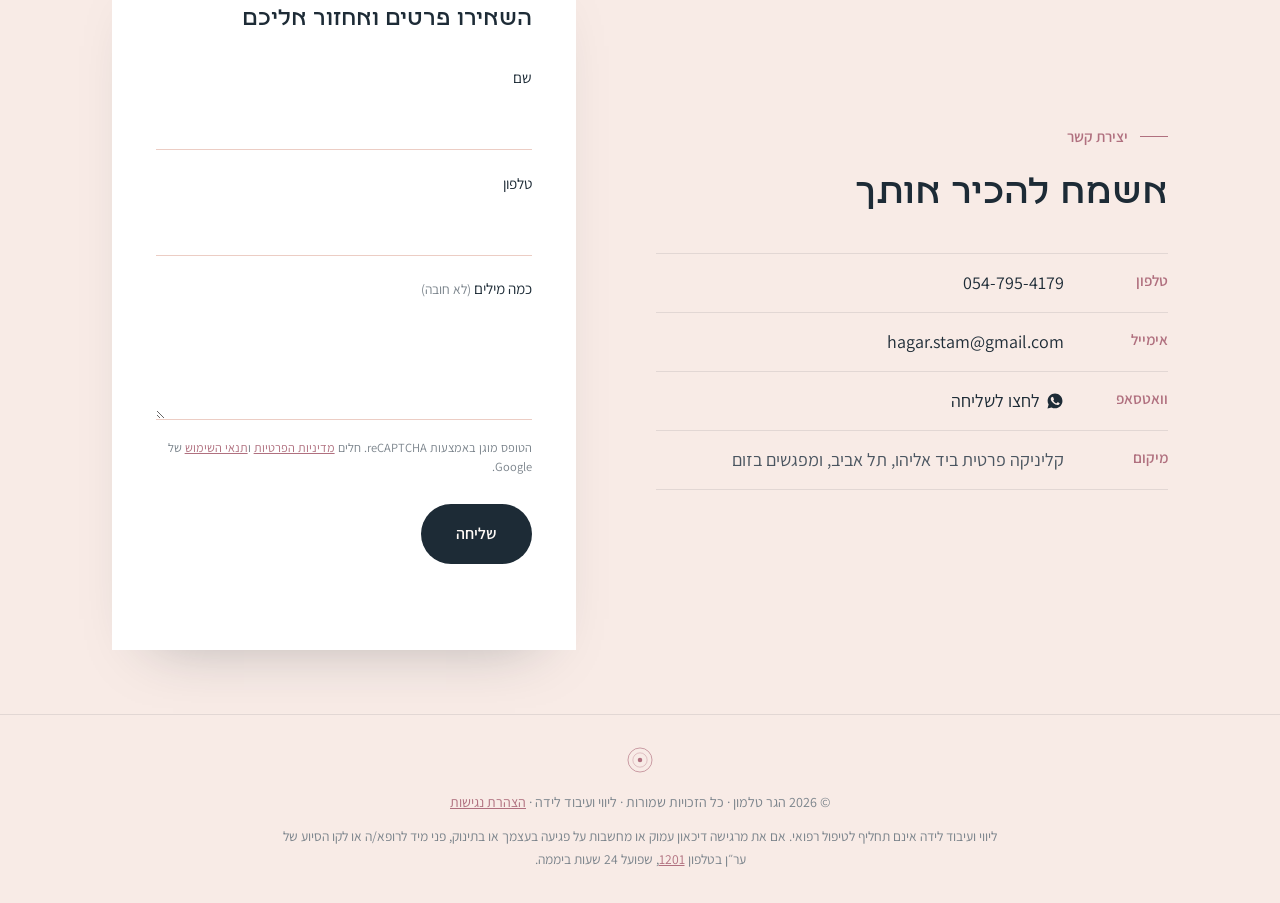
==== commit c7242083: "Show a check after a sent inquiry, add the site icon, and match the WhatsApp line to the other conta" ====
--- a/index.html
+++ b/index.html
@@ -9,6 +9,9 @@
   <link rel="preconnect" href="https://fonts.googleapis.com">
   <link rel="preconnect" href="https://fonts.gstatic.com" crossorigin>
   <link href="https://fonts.googleapis.com/css2?family=Assistant:wght@300;400;600&family=Frank+Ruhl+Libre:wght@300;400;500&display=swap" rel="stylesheet">
+  <link rel="icon" href="favicon.svg" type="image/svg+xml">
+  <link rel="icon" href="favicon.png" sizes="32x32" type="image/png">
+  <link rel="apple-touch-icon" href="favicon.png">
   <link rel="stylesheet" href="styles.css">
   <script src="a11y.js"></script>
 </head>
@@ -119,7 +122,13 @@
           <p class="recaptcha-note">הטופס מוגן באמצעות reCAPTCHA. חלים <a href="https://policies.google.com/privacy" target="_blank" rel="noopener">מדיניות הפרטיות</a> ו<a href="https://policies.google.com/terms" target="_blank" rel="noopener">תנאי השימוש</a> של Google.</p>
           <span class="field-error" id="captchaError"></span>
           <button type="submit" class="btn btn-primary">שליחה</button>
-          <p class="form-status" id="formStatus" role="status" aria-live="polite"></p>
+          <p class="form-status" id="formStatus" role="status" aria-live="polite">
+            <svg class="form-check" viewBox="0 0 40 40" aria-hidden="true">
+              <circle cx="20" cy="20" r="18.5" fill="var(--blush)" stroke="currentColor" stroke-width="1.25"/>
+              <path d="M12.2 21.2 17.8 26.6 27.8 14.2" fill="none" stroke="var(--ink)" stroke-width="1.8" stroke-linecap="round" stroke-linejoin="round"/>
+            </svg>
+            <span id="formStatusText"></span>
+          </p>
         </form>
       </div>
 
--- a/styles.css
+++ b/styles.css
@@ -393,9 +393,12 @@
   display: inline-flex;
   align-items: center;
   gap: .4rem;
-}
-.contact-list a.wa-link svg { width: 16px; height: 16px; color: #1f7a4d; flex-shrink: 0; }
-.contact-list a.wa-link:hover svg { color: var(--rose); }
+  font-size: inherit;
+  font-weight: inherit;
+  line-height: inherit;
+  color: var(--ink);
+}
+.contact-list a.wa-link svg { width: 1em; height: 1em; color: currentColor; flex-shrink: 0; }
 
 .grecaptcha-badge { visibility: hidden; }
 .recaptcha-note { margin: 0; font-size: .78rem; line-height: 1.5; color: var(--muted); }
@@ -441,7 +444,18 @@
   cursor: default;
   opacity: .55;
 }
-.form-status { margin: 0; min-height: 1.5em; font-size: .95rem; color: var(--sage-deep); }
+.form-status {
+  display: flex;
+  align-items: center;
+  gap: .6rem;
+  margin: 0;
+  min-height: 1.5em;
+  font-size: .95rem;
+  color: var(--sage-deep);
+}
+.form-check { display: none; width: 28px; height: 28px; flex-shrink: 0; color: var(--rose); }
+.form-status.is-success .form-check { display: block; }
+.form-status.is-success { color: var(--ink); }
 .form-status.is-error { color: var(--rose); }
 
 .hp {
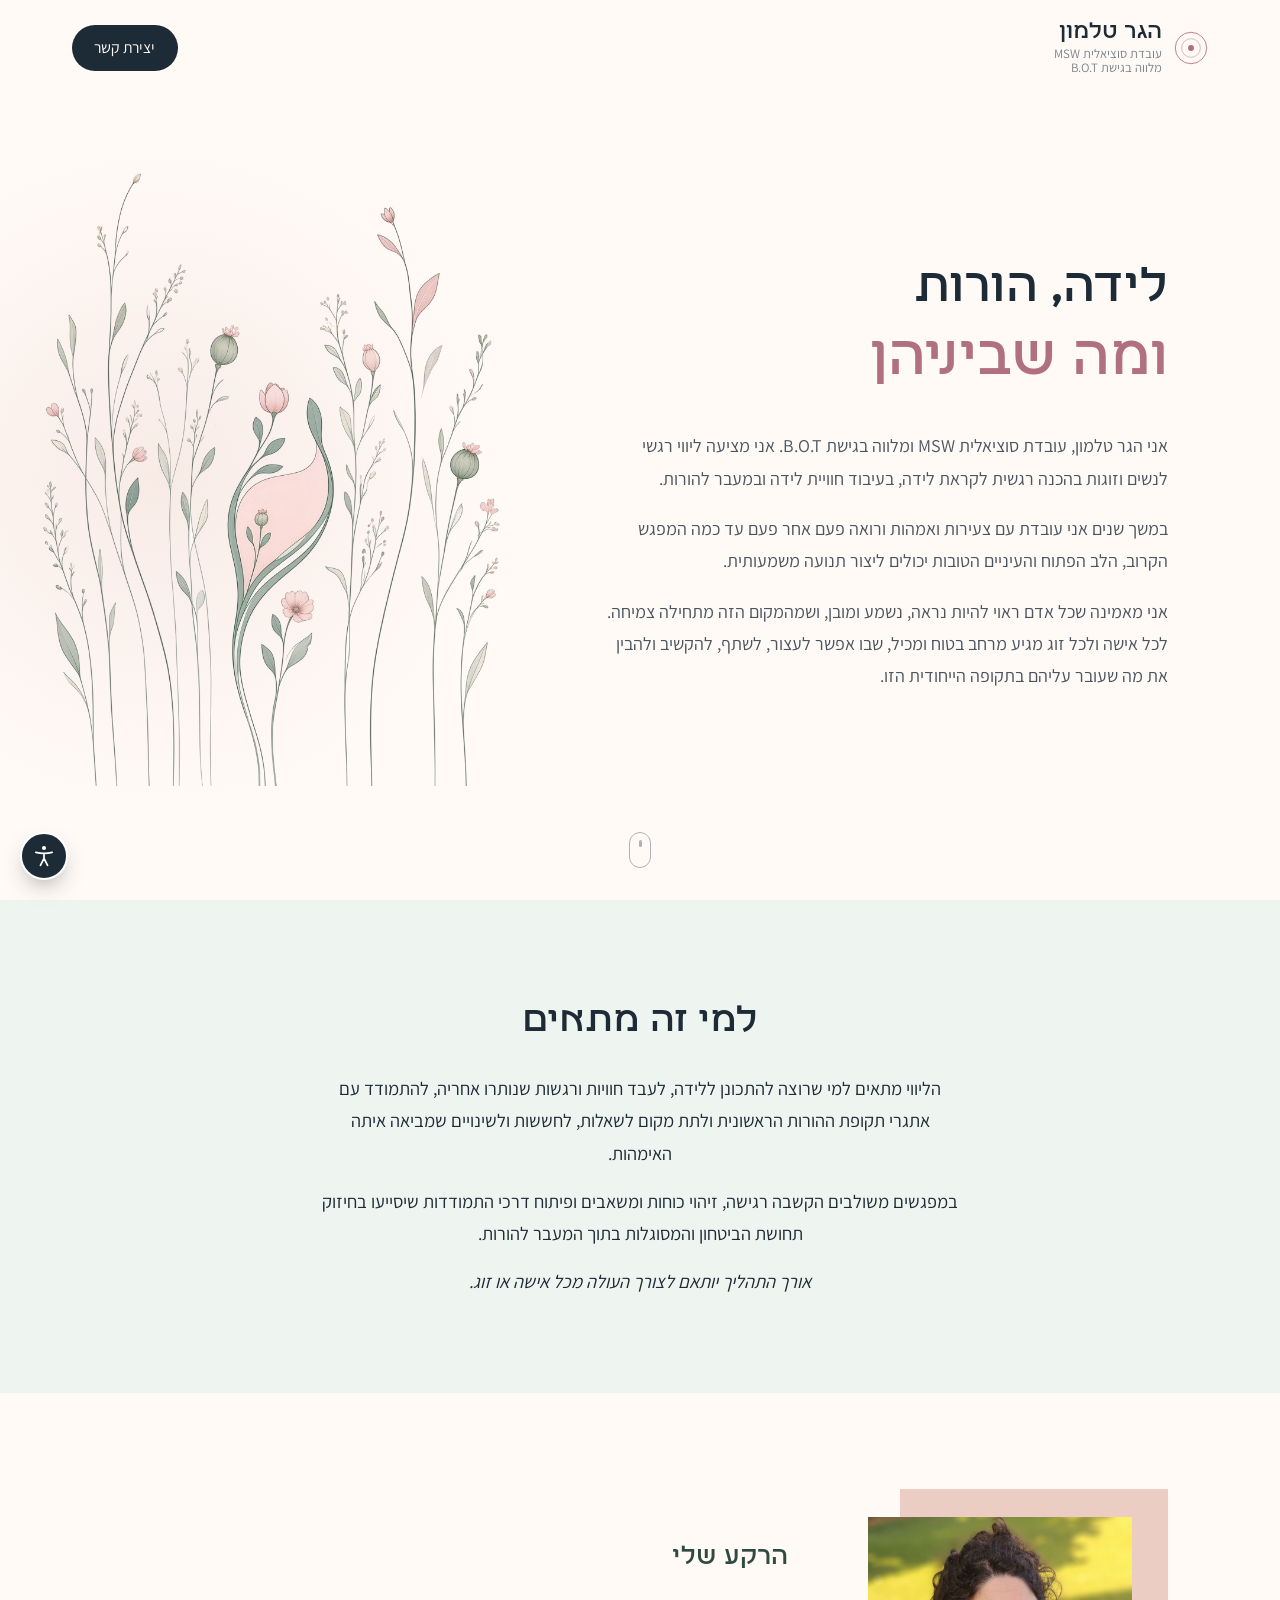
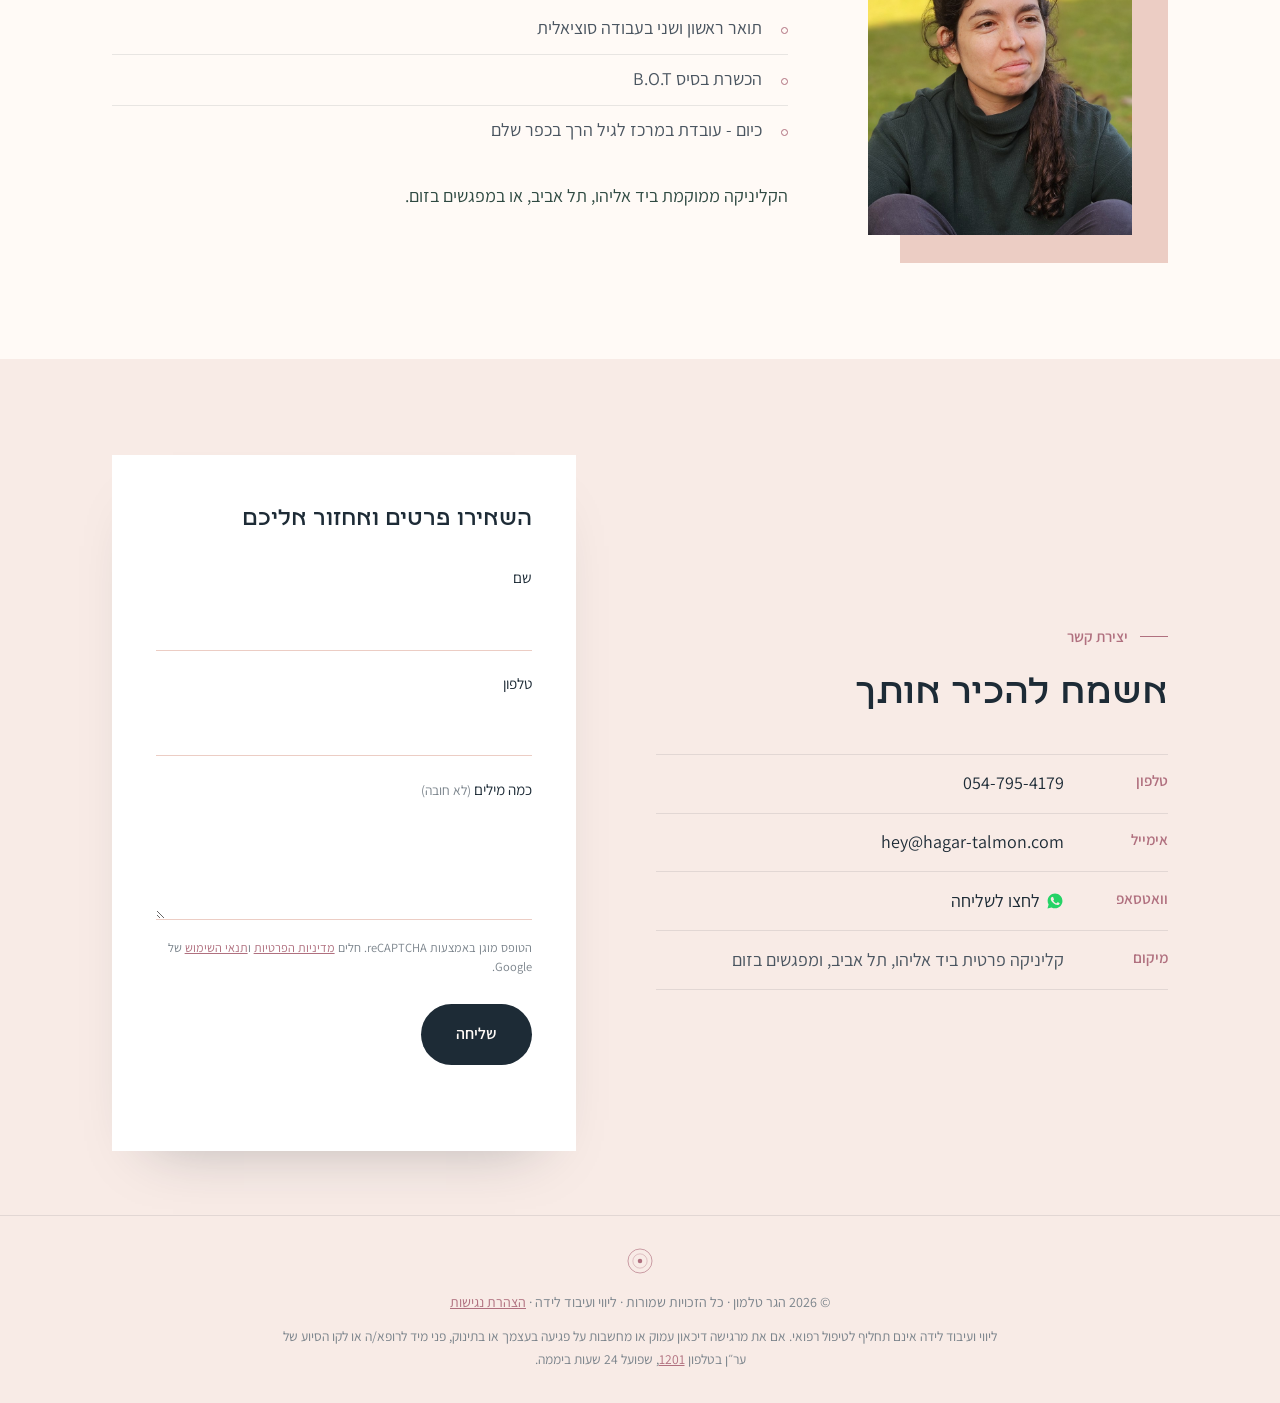
==== commit 634aeb3d: "Show the full flower drawing, the new portrait, and the section before the background. Co-authored-b" ====
--- a/index.html
+++ b/index.html
@@ -46,26 +46,34 @@
 
     <section class="panel hero" id="home">
       <div class="container split hero-row">
-        <div class="hero-text reveal">
-          <h1>לידה, הורות <em>ומה שביניהן</em></h1>
-          <div class="hero-intro">
+        <div class="hero-copy">
+          <h1 class="reveal">לידה, הורות<em>ומה שביניהן</em></h1>
+          <div class="hero-intro reveal">
             <p>אני הגר טלמון, עובדת סוציאלית MSW ומלווה בגישת B.O.T. אני מציעה ליווי רגשי לנשים וזוגות בהכנה רגשית לקראת לידה, בעיבוד חוויית לידה ובמעבר להורות.</p>
             <p>במשך שנים אני עובדת עם צעירות ואמהות ורואה פעם אחר פעם עד כמה המפגש הקרוב, הלב הפתוח והעיניים הטובות יכולים ליצור תנועה משמעותית.</p>
             <p>אני מאמינה שכל אדם ראוי להיות נראה, נשמע ומובן, ושמהמקום הזה מתחילה צמיחה. לכל אישה ולכל זוג מגיע מרחב בטוח ומכיל, שבו אפשר לעצור, לשתף, להקשיב ולהבין את מה שעובר עליהם בתקופה הייחודית הזו.</p>
           </div>
-          <div class="hero-highlight">
-            <p>הליווי מתאים למי שרוצה להתכונן ללידה, לעבד חוויות ורגשות שנותרו אחריה, להתמודד עם אתגרי תקופת ההורות הראשונית ולתת מקום לשאלות, לחששות ולשינויים שמביאה איתה האימהות.</p>
-            <p>במפגשים משולבים הקשבה רגישה, זיהוי כוחות ומשאבים ופיתוח דרכי התמודדות שיסייעו בחיזוק תחושת הביטחון והמסוגלות בתוך המעבר להורות.</p>
-            <p class="highlight-note">אורך התהליך יותאם לצורך העולה מכל אישה או זוג.</p>
-          </div>
         </div>
         <figure class="frame frame-hero reveal">
-          <img src="images/fineline.jpg" alt="איור בקו עדין של גבעולים ופרחים דקים בגווני ירוק וורוד, ובמרכזם שני גבעולים שיוצרים קו של בטן הריון ובתוכה ניצן קטן">
+          <img src="images/fineline.png" alt="איור בקו עדין של גבעולים ופרחים דקים בגווני ירוק וורוד, ובמרכזם שני גבעולים שיוצרים קו של בטן הריון ובתוכה ניצן קטן">
         </figure>
       </div>
+      <a href="#contact" class="scroll-hint" aria-label="גלילה לחלק הבא"><span></span></a>
+    </section>
+
+    <section class="panel bg-sage fit" id="for-whom">
+      <div class="container narrow">
+        <h2 class="reveal">למי זה מתאים</h2>
+        <p class="reveal">הליווי מתאים למי שרוצה להתכונן ללידה, לעבד חוויות ורגשות שנותרו אחריה, להתמודד עם אתגרי תקופת ההורות הראשונית ולתת מקום לשאלות, לחששות ולשינויים שמביאה איתה האימהות.</p>
+        <p class="reveal">במפגשים משולבים הקשבה רגישה, זיהוי כוחות ומשאבים ופיתוח דרכי התמודדות שיסייעו בחיזוק תחושת הביטחון והמסוגלות בתוך המעבר להורות.</p>
+        <p class="fit-note reveal">אורך התהליך יותאם לצורך העולה מכל אישה או זוג.</p>
+      </div>
+    </section>
+
+    <section class="panel about" id="about">
       <div class="container split about-row">
         <figure class="frame frame-portrait reveal">
-          <img src="images/profile.jpg" alt="הגר טלמון">
+          <img src="images/profile1.jpg" alt="הגר טלמון">
         </figure>
         <div class="reveal">
           <h2 class="about-sub">הרקע שלי</h2>
@@ -77,7 +85,6 @@
           <p class="about-details">הקליניקה ממוקמת ביד אליהו, תל אביב, או במפגשים בזום.</p>
         </div>
       </div>
-      <a href="#contact" class="scroll-hint" aria-label="גלילה לחלק הבא"><span></span></a>
     </section>
 
     <section class="panel bg-blush contact" id="contact">
@@ -87,7 +94,7 @@
           <h2>אשמח להכיר אותך</h2>
           <ul class="contact-list">
             <li><span>טלפון</span><a class="js-phone" dir="ltr" href="#contact">טלפון</a></li>
-            <li><span>אימייל</span><a href="mailto:hagar.stam@gmail.com">hagar.stam@gmail.com</a></li>
+            <li><span>אימייל</span><a href="mailto:hey@hagar-talmon.com">hey@hagar-talmon.com</a></li>
             <li>
               <span>וואטסאפ</span>
               <a class="wa-link js-whatsapp" href="#contact" target="_blank" rel="noopener">
@@ -101,8 +108,6 @@
 
         <form class="contact-form reveal" id="contactForm" action="#contact" method="POST" accept-charset="UTF-8" novalidate>
           <p class="form-title">השאירו פרטים ואחזור אליכם</p>
-          <input type="hidden" name="_subject" value="פנייה חדשה מהאתר">
-          <input type="hidden" name="_template" value="table">
           <input type="text" name="_honey" class="hp" tabindex="-1" autocomplete="off" aria-hidden="true">
           <label>
             שם
--- a/styles.css
+++ b/styles.css
@@ -188,6 +188,17 @@
 }
 .bg-blush { background: var(--blush); }
 .bg-sage { background: var(--sage-soft); }
+.fit { text-align: center; }
+.fit h2 { margin: 0 0 1.4rem; }
+.fit p {
+  margin: 0 auto 1rem;
+  max-width: 40rem;
+  font-size: 1.15rem;
+  line-height: 1.75;
+  color: var(--ink);
+}
+.fit p:last-child { margin-bottom: 0; }
+.fit-note { font-style: italic; color: var(--rose); }
 .bg-deep { background: var(--sage-deep); color: rgba(255, 255, 255, .78); }
 .bg-deep .eyebrow { color: var(--peach); }
 
@@ -205,6 +216,19 @@
   gap: 5rem;
   align-items: center;
 }
+.hero-row {
+  grid-template-areas: "copy media";
+  align-items: center;
+}
+.hero-copy { grid-area: copy; }
+.hero-copy > h1 { margin-bottom: 2.25rem; }
+.hero-copy > h1 em {
+  display: block;
+  font-size: 1.18em;
+  line-height: 1.15;
+  margin-top: .04em;
+}
+.hero-row .frame-hero { grid-area: media; }
 /* ---------- Framed images ---------- */
 
 .frame {
@@ -237,30 +261,27 @@
 }
 .frame-hero::before { display: none; }
 .frame-hero img {
-  position: absolute;
-  inset: 0;
-  height: 100%;
-  object-fit: cover;
-  object-position: center top;
+  position: relative;
+  width: 100%;
+  height: auto;
+  object-fit: contain;
+  object-position: center;
   background: transparent;
-  -webkit-mask-image:
-    linear-gradient(to right, transparent, #000 6%, #000 94%, transparent),
-    linear-gradient(to bottom, #000 82%, transparent);
-  -webkit-mask-composite: source-in;
-  mask-image:
-    linear-gradient(to right, transparent, #000 6%, #000 94%, transparent),
-    linear-gradient(to bottom, #000 82%, transparent);
-  mask-composite: intersect;
-}
-
-.frame-portrait { aspect-ratio: auto; max-width: 440px; padding: 36px 48px 36px 0; }
+}
+
+.frame-portrait { aspect-ratio: auto; max-width: 300px; padding: 28px 36px 28px 0; }
 .frame-portrait::before {
   left: 32px;
   background: var(--blush-deep);
   border: 0;
   transform: none;
 }
-.frame-portrait img { aspect-ratio: 1; height: auto; object-position: center 30%; }
+.frame-portrait img {
+  aspect-ratio: 800 / 962;
+  height: auto;
+  object-fit: contain;
+  object-position: center;
+}
 
 /* ---------- Buttons ---------- */
 
@@ -303,20 +324,10 @@
   pointer-events: none;
 }
 .hero .container { position: relative; }
-.hero .split { grid-template-columns: 1.15fr .85fr; gap: 5rem; }
+.hero .split { grid-template-columns: 1.15fr .85fr; column-gap: 5rem; row-gap: .7rem; }
 .hero .lead { max-width: 30em; }
 .hero-intro { max-width: 34em; }
 .hero-intro p:last-child { margin-bottom: 0; }
-.hero-highlight {
-  max-width: 34em;
-  margin-top: 2rem;
-  padding: 1.6rem 1.8rem;
-  background: var(--blush);
-  border-right: 3px solid var(--rose);
-  color: var(--ink);
-}
-.hero-highlight p:last-child { margin-bottom: 0; }
-.highlight-note { font-style: italic; color: var(--rose); }
 
 .scroll-hint {
   position: absolute;
@@ -368,8 +379,8 @@
 
 /* ---------- About ---------- */
 
-.hero .about-row { grid-template-columns: .9fr 1.1fr; margin-top: 5rem; }
-.about-sub { margin: 0 0 .5rem; font-size: 1.15rem; color: var(--sage-deep); }
+.about-row { grid-template-columns: 300px 1fr; }
+.about-sub { margin: 0 0 1.65rem; font-size: 1.65rem; color: var(--sage-deep); }
 .about-details { margin: 1.5rem 0 0; color: var(--sage-deep); }
 
 
@@ -398,7 +409,7 @@
   line-height: inherit;
   color: var(--ink);
 }
-.contact-list a.wa-link svg { width: 1em; height: 1em; color: currentColor; flex-shrink: 0; }
+.contact-list a.wa-link svg { width: 1em; height: 1em; color: #25d366; flex-shrink: 0; }
 
 .grecaptcha-badge { visibility: hidden; }
 .recaptcha-note { margin: 0; font-size: .78rem; line-height: 1.5; color: var(--muted); }
@@ -654,8 +665,7 @@
 html.a11y-contrast .site-header { background: #fff; box-shadow: 0 1px 0 #000; }
 html.a11y-contrast .site-header::after { content: none; }
 html.a11y-contrast .bg-deep { color: #fff; }
-html.a11y-contrast .contact-form,
-html.a11y-contrast .hero-highlight { border: 1px solid #000; }
+html.a11y-contrast .contact-form { border: 1px solid #000; }
 
 html.a11y-grayscale body > :not(.a11y) { filter: grayscale(1); }
 
@@ -685,7 +695,18 @@
   .a11y, .skip-link { display: none; }
 }
 
-/* ---------- Responsive ---------- */
+@media (min-width: 961px) {
+  html:not(.page-doc) {
+    scroll-snap-type: y mandatory;
+    scroll-padding-top: var(--header-h);
+  }
+  html.a11y-motion:not(.page-doc) { scroll-snap-type: none; }
+  html:not(.page-doc) .panel,
+  html:not(.page-doc) .site-footer {
+    scroll-snap-align: start;
+  }
+  html:not(.page-doc) .site-footer { scroll-snap-align: end; }
+}
 
 @media (max-width: 1279px) {
   .frame-hero { padding: 0; width: calc(100% + 2rem); margin-left: -2rem; }
@@ -702,16 +723,24 @@
     height: 100vh;
     height: 100dvh;
     overflow-y: auto;
-    scroll-behavior: smooth;
+    scroll-behavior: auto !important;
     scroll-snap-type: y mandatory;
   }
-  html.a11y-motion main { scroll-snap-type: none; scroll-behavior: auto; }
+  html.a11y-motion main { scroll-snap-type: none; }
+  .hero .hero-row { grid-template-areas: none; }
+  .hero-copy { display: contents; }
   .hero-row h1,
+  .hero-row .hero-intro,
+  .hero-row .frame-hero { grid-area: auto; }
+  .hero-row h1,
+  .hero-row .hero-intro,
   .hero-row .frame-hero,
-  .about-row .frame-portrait,
+  .about-row > *,
+  .fit,
   .contact-split > *,
   .site-footer {
     scroll-snap-align: start;
+    scroll-snap-stop: always;
     scroll-margin-top: calc(var(--header-h) + 1rem);
   }
   .hero-row h1 { scroll-margin-top: calc(var(--header-h) + 1.75rem); }
@@ -726,14 +755,11 @@
   .container { padding: 0 1.5rem; }
   .split, .hero .split { grid-template-columns: 1fr; gap: 3.5rem; }
   .hero .hero-row { gap: 0; }
-  .hero-row .hero-text { display: contents; }
-  .hero-row h1 { order: 1; font-size: 1.85rem; margin-bottom: .45em; }
+  .hero-row h1 { order: 1; font-size: 1.85rem; margin-bottom: 1.35em; }
   .hero-row .hero-intro { order: 2; }
   .hero-intro p { font-size: 1rem; line-height: 1.7; margin-bottom: .7em; }
   .hero-row .frame-hero { order: 3; margin-top: 2.5rem; }
-  .hero-row .hero-highlight { order: 4; margin-top: 1rem; font-size: 1rem; line-height: 1.7; }
-  .hero .about-row { margin-top: 3.5rem; gap: 1.5rem; }
-  .hero-highlight { padding: 1.2rem 1.25rem; }
+  .about-row { gap: 1.5rem; }
   .frame { max-width: 400px; }
   .frame-hero { width: 100%; max-width: 200px; margin-left: 0; padding: 0; justify-self: center; }
   .about-row .frame-portrait { max-width: 250px; }
@@ -750,7 +776,7 @@
 }
 
 @media (prefers-reduced-motion: reduce) {
-  html, main { scroll-behavior: auto !important; }
+  html, main { scroll-behavior: auto !important; scroll-snap-type: none; }
   *, *::before, *::after { transition: none !important; animation: none !important; }
   .reveal { opacity: 1; transform: none; }
 }
